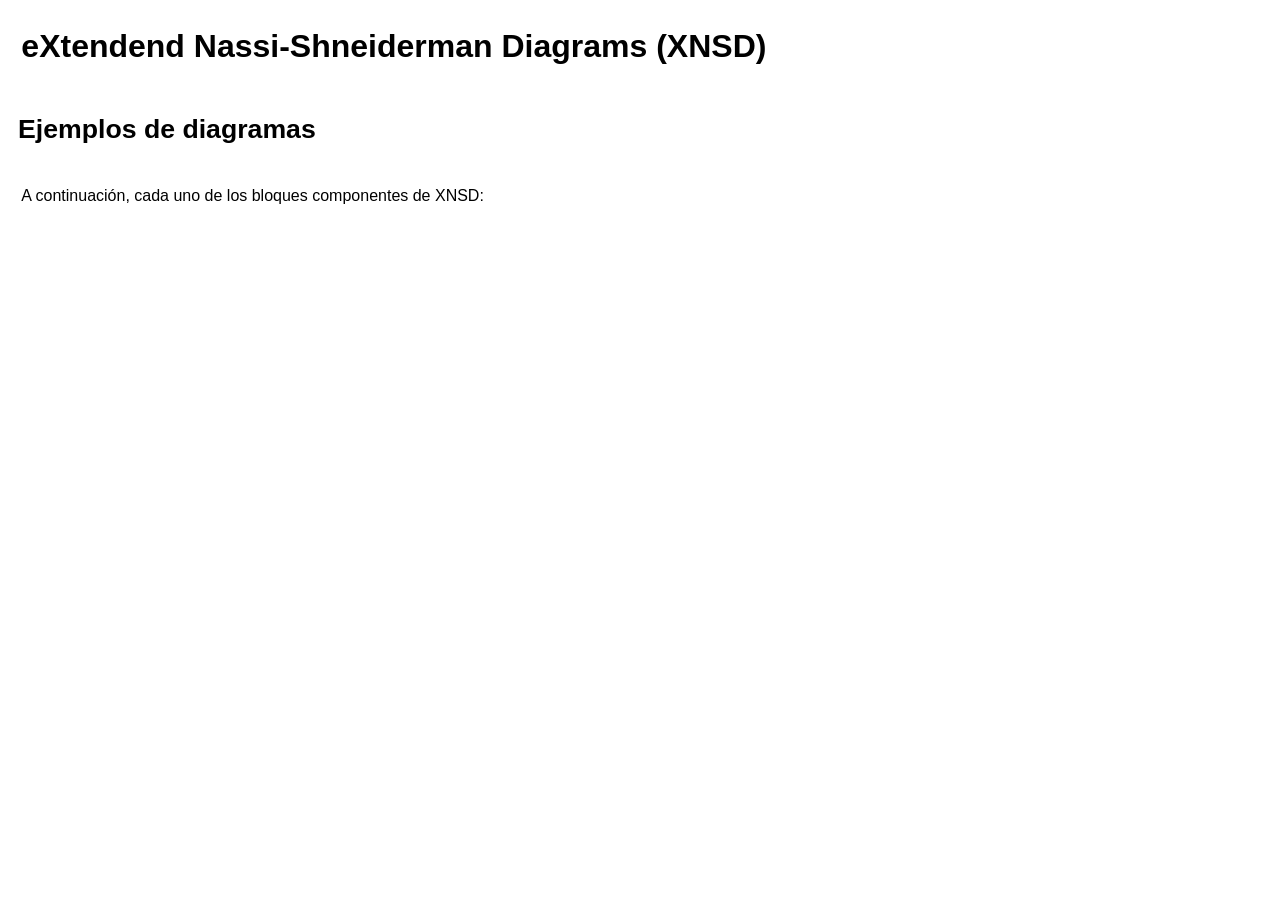
==== documentation.html @ 352cde3b "Add files via upload" ====
<html>
<head>
    <link rel="stylesheet" type="text/css" href="css/XNSDiagram.css" />
    <script type="application/javascript" src="js/html2canvas.js"></script>
    <script type="application/javascript" src="js/Enumeration.js"></script>
    <script type="application/javascript" src="js/ClassConstructor.js"></script>
    <script type="application/javascript" src="js/BaseDiagram.js"></script>
    <script type="application/javascript" src="js/DiagramObject.js"></script>
    <script type="application/javascript" src="js/XNSDiagram.js"></script>
    <style>
        body {
            font-family: helvetica, arial, sans-serif;
        }
        h1 {
            padding: 10pt;
            font-size: 24pt;
        }
        
        h2 {
            padding: 10;
        }
        
        h1.external, h2.external, h3.external, p.external {
            padding-top: 15pt;
            padding-bottom: 5pt;
        }
        
        h2.external {
            font-size: 20pt;
        }
        
        h3.external {
            font-size: 14pt;
        }
        
        p.external {
            padding: 10pt;
            font-size: 12pt;
        }
        
        #diagramContainer {
            display: block;
            padding: 10pt;
            max-width: 640px;
        }

        hr.external {
            height: 1pt;
            background-color: #CCC;
            margin-top: 20pt;
            margin-bottom: 10pt;
            border: none;
        }
        
        pre.external {
            border: solid 1px #CCC;
            padding: 10pt;
            box-sizing: border-box;
            background-color: #FFA;
        }
        
        .diabox, image.output {
            border: solid 1px #F00;
        }
    </style>
    <script>
        window.onload = function () {

            var mainbox = document.getElementById("diagramContainer");
            var xnsd = new XNSDiagram();
            var declaration;

            function insertHeader(elem, description) {
                var title = document.createElement("h2");
                title.className = "external";
                title.innerHTML = description + "<br/>&nbsp";
                elem.appendChild(title);
            }
            
            function insertStructureExample(elem, declaration) {
                var title = document.createElement("h3");
                title.className = "external";
                title.innerHTML = "Estructura de definición (JSON)";
                elem.appendChild(title);
                var block = document.createElement("pre");
                block.className = "external";
                block.innerHTML = JSON.stringify(declaration, null, 4);
                elem.appendChild(block);
                var hr = document.createElement("hr");
                hr.className = "external";
                elem.appendChild(hr);
            }

            function insertExample(title, obj) {
                insertHeader( mainbox, title);
                var diabox = document.createElement("div");
                diabox.className = "diabox";
                mainbox.appendChild(diabox);
                var diagram = xnsd.render(diabox, (obj.statements) ? obj : { "statements": [ obj ] });
                diagram.createImage(function(img) {
                    img.className = "output";
                    mainbox.appendChild(img);
                } );
                insertStructureExample(mainbox, obj);
            }
            // general structure, including method declaration
            insertExample(
                "Estructura general, incluyendo la declaración del método y sus variables",
                {
                "declaration": {
                    "modifiers": "[visibilidad] [static]",
                    "type": "tipoDeDato / void",
                    "class": "Class",
                    "name": "nombreMetodo",
                    "arguments": [
                        { "type": "tipo", "name": "arg1" },
                        { "type": "tipo", "name": "arg2" },
                        { "type": "...", "name": "..." },
                        { "type": "tipo", "name": "argN" },
                    ],
                    "throws": ["ExceptionName1", "..."]
                },
                "localVars": [
                    { "type": "tipo", "name": "var1" },
                    { "type": "tipo", "name": "var2" },
                    { "type": "", "name": "..." },
                    { "type": "tipo", "name": "varN" }
                ],
                "statements": [ {
                    "type": "block",
                    "data": { "content": "bloque de instrucciones" }
                }
            ]});
            
            // assignament example
            insertExample(
                "Asignación (type = 'assignment')",
                { "type": "assignment", "data": { "variable": "variable", "value": "valor o expresión" } });
            
            // output example
            insertExample(
                "Output (type = 'output')",
                { "type": "output", "data": { "message": "valor o expresión" } });
            
            // input example
            insertExample(
                "Input (type = 'input')",
				{
					"localVars": [
						{ "type": "[tipo de dato]", "name": "variable" }
					],
					"statements": [
						{ "type": "input", "data": { "variable": "variable" } }
					]
				});
            
            // call example
            insertExample(
                "Llamada a método o subrutina (type = 'call')",
                { "type": "call", "data": { "statement": "[objeto.]metodo([argumentos...])" } });
            
            // return example
            insertExample(
                "Return (type = 'return')",
                { "type": "return", "data": { "value": "valor o expresión" } });
            
            // if example
            insertExample(
                "If (type = 'if' or 'conditional')",
                { "type": "if",
                  "data": { "condition": "variable o expresión lógica",
                            "then": [ { "type": "output", "data": { "message": "\"es verdad\"" } } ],
                            "else": [ { "type": "output", "data": { "message": "\"es falso\"" } } ]

                          }    
                });
            
            // switch example
            insertExample(
                "Switch (type = 'switch'), cada opcion puede ser 'value' o 'case', es indistinto",
                {
                        "type": "switch",
                        "data": {
                            "expression": "variable o expresión enumerable",
                            "options": [
                                {
                                    "case": "A",
                                    "statements": [
                                        {
                                            "type": "output",
                                            "data": {
                                                "message": '"lo que hago si vale A"'
                                            }
                                        },
                                        {
                                            "type": "break"
                                        }
                                    ]
                                },
                                {
                                    "case": "B",
                                    "statements": [
                                        {
                                            "type": "output",
                                            "data": {
                                                "message": '"lo que hago si vale B"'
                                            }
                                        },
                                        {
                                            "type": "break"
                                        }
                                    ]
                                },
                                {
                                    "case": "default",
                                    "statements": [
                                        {
                                            "type": "output",
                                            "data": {
                                                "message": '"lo que hago si vale por default"'
                                            }
                                        }
                                    ]
                                }
                            ]
                        }
            });
            
            // while loop example
            insertExample(
                "While (type = 'while') (con inicialización previa)",
                { "statements": [
                    {
                        "type": "assignment",
                        "data": {
                            "variable": "variableDeControl",
                            "value": "valor inicial"
                        }
                    },
                    {
                        "type": "while",
                        "data": {
                            "condition": "condición de permanencia",
                            "statements": [
                                {
                                    "type": "call",
                                    "data": {
                                        "statement": "proceso(...)"
                                    }
                                },
                                {
                                    "type": "assignment",
                                    "data": {
                                        "variable": "variableDeControl",
                                        "value": "valor de actualización"
                                    }
                                }
                            ]
                        }
                    }
                ] });
            
            // while loop example
            insertExample(
                "Do-while (type = 'dowhile') (con inicialización previa)",
                {
                "statements": [
                    {
                        "type": "dowhile",
                        "data": {
                            "condition": "condición de permanencia",
                            "statements": [
                                {
                                    "type": "assignment",
                                    "data": {
                                        "variable": "variableDeControl",
                                        "value": "actualizacion"
                                    }
                                },
                                {
                                    "type": "call",
                                    "data": {
                                        "statement": "proceso(...)"
                                    }
                                }
                            ]
                        }
                    }
                ]
            });
            
            // for example
            insertExample(
                "For (type = 'for')",
                {
                "type": "for",
                "data": {
                    "control": {
                        "variable": "variable",
                        "start": "valorInicio",
                        "stop": "valorFinal",
                        "step": "paso"
                    },
                    "statements": [
                        {
                            "type": "output",
                            "data": {
                                "message": '"variable vale " + variable'
                            }
                        }
                    ]
                }
            });
            
            // for-each example
            insertExample(
                "For-each (type = 'foreach')",
                {
                "type": "foreach",
                "data": {
                    "control": {
                        "class": "Clase",
                        "variable": "objeto",
                        "collection": "coleccion"
                    },
                    "statements": [
                        {
                            "type": "output",
                            "data": {
                                "message": "objeto"
                            }
                        }
                    ]
                }
            });
            
            // Try-catch-finally and throw example
            insertExample(
                "Try-catch-finally +  throw (types = 'try', 'catch', 'finally, 'throw')",
                {
                "statements": [
                    {
                        "type": "try",
                        "data": {
                            "statements": [
                                {
                                    "type": "input",
                                    "data": {
                                        "variable": "numero"
                                    }
                                }
                            ]
                        }
                    },
                    {
                        "type": "catch",
                        "data": {
                            "exception": "SomeException",
                            "variable": "se",
                            "statements": [
                                {
                                    "type": "output",
                                    "data": {
                                        "message": "'Hubo una excepcion: ' + se.getMessage()"
                                    }
                                },
                                {
                                    "type": "throw",
                                    "data": {
                                        "value": "new RuntimeException(se.getMessage())"
                                    }
                                }
                            ]
                        }
                    },
                    {
                        "type": "catch",
                        "data": {
                            "exception": "SomeOtherException",
                            "variable": "soe",
                            "statements": [
                                {
                                    "type": "output",
                                    "data": {
                                        "message": "'Hubo otra excepcion: ' + soe.getMessage()"
                                    }
                                },
                                {
                                    "type": "throw",
                                    "data": {
                                        "value": "new RuntimeException(soe.getMessage())"
                                    }
                                }
                            ]
                        }
                    },
                    {
                        "type": "finally",
                        "data": {
                            "statements": [
                                {
                                    "type": "block",
                                    "data": {
                                        "content": "bloque de instrucciones, solo si es necesario"
                                    }
                                }
                            ]
                        }
                    }
                ]
            });
        }
    </script>
</head>
<body>
    <h1 class="external">eXtendend Nassi-Shneiderman Diagrams (XNSD)</h1>
    <h2 class="external">Ejemplos de diagramas</h2>
    <p class="external">A continuación, cada uno de los bloques componentes de XNSD:</p>
    <div id="diagramContainer"></div>
</body>
</html>
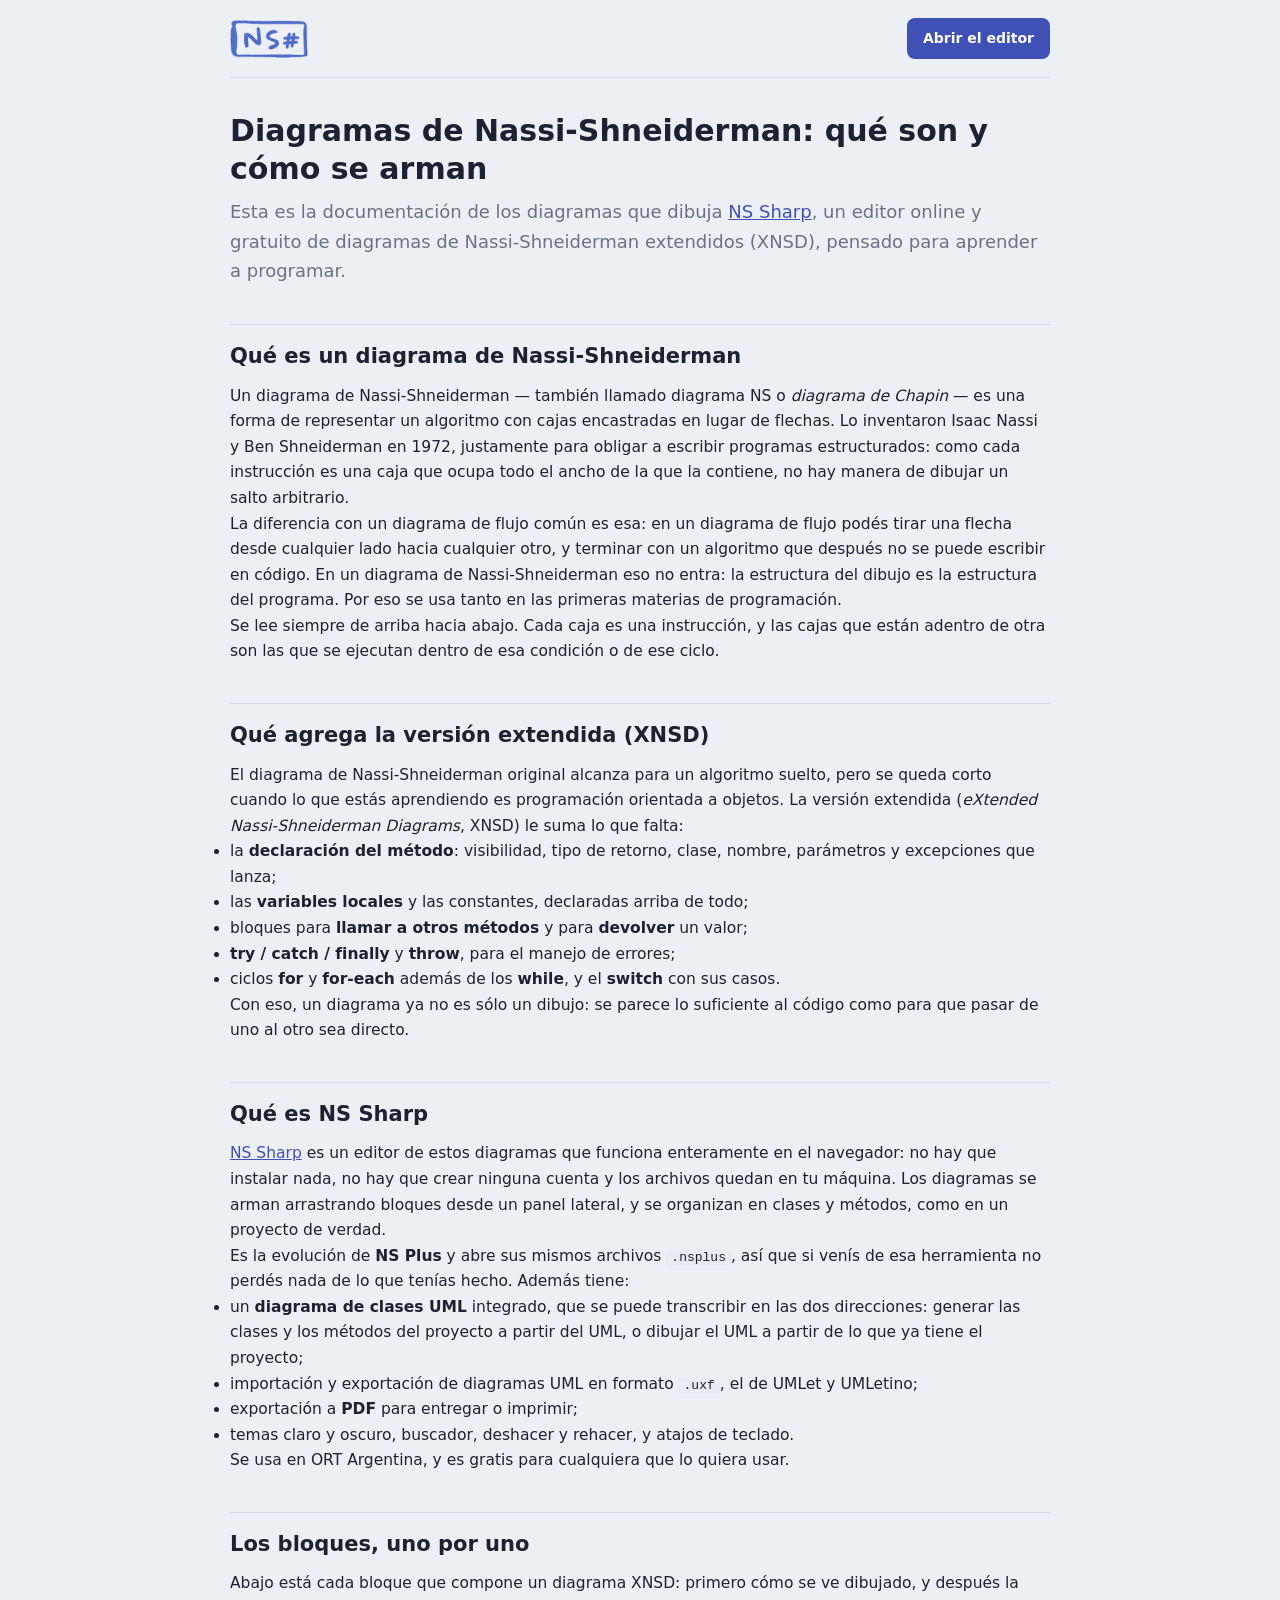
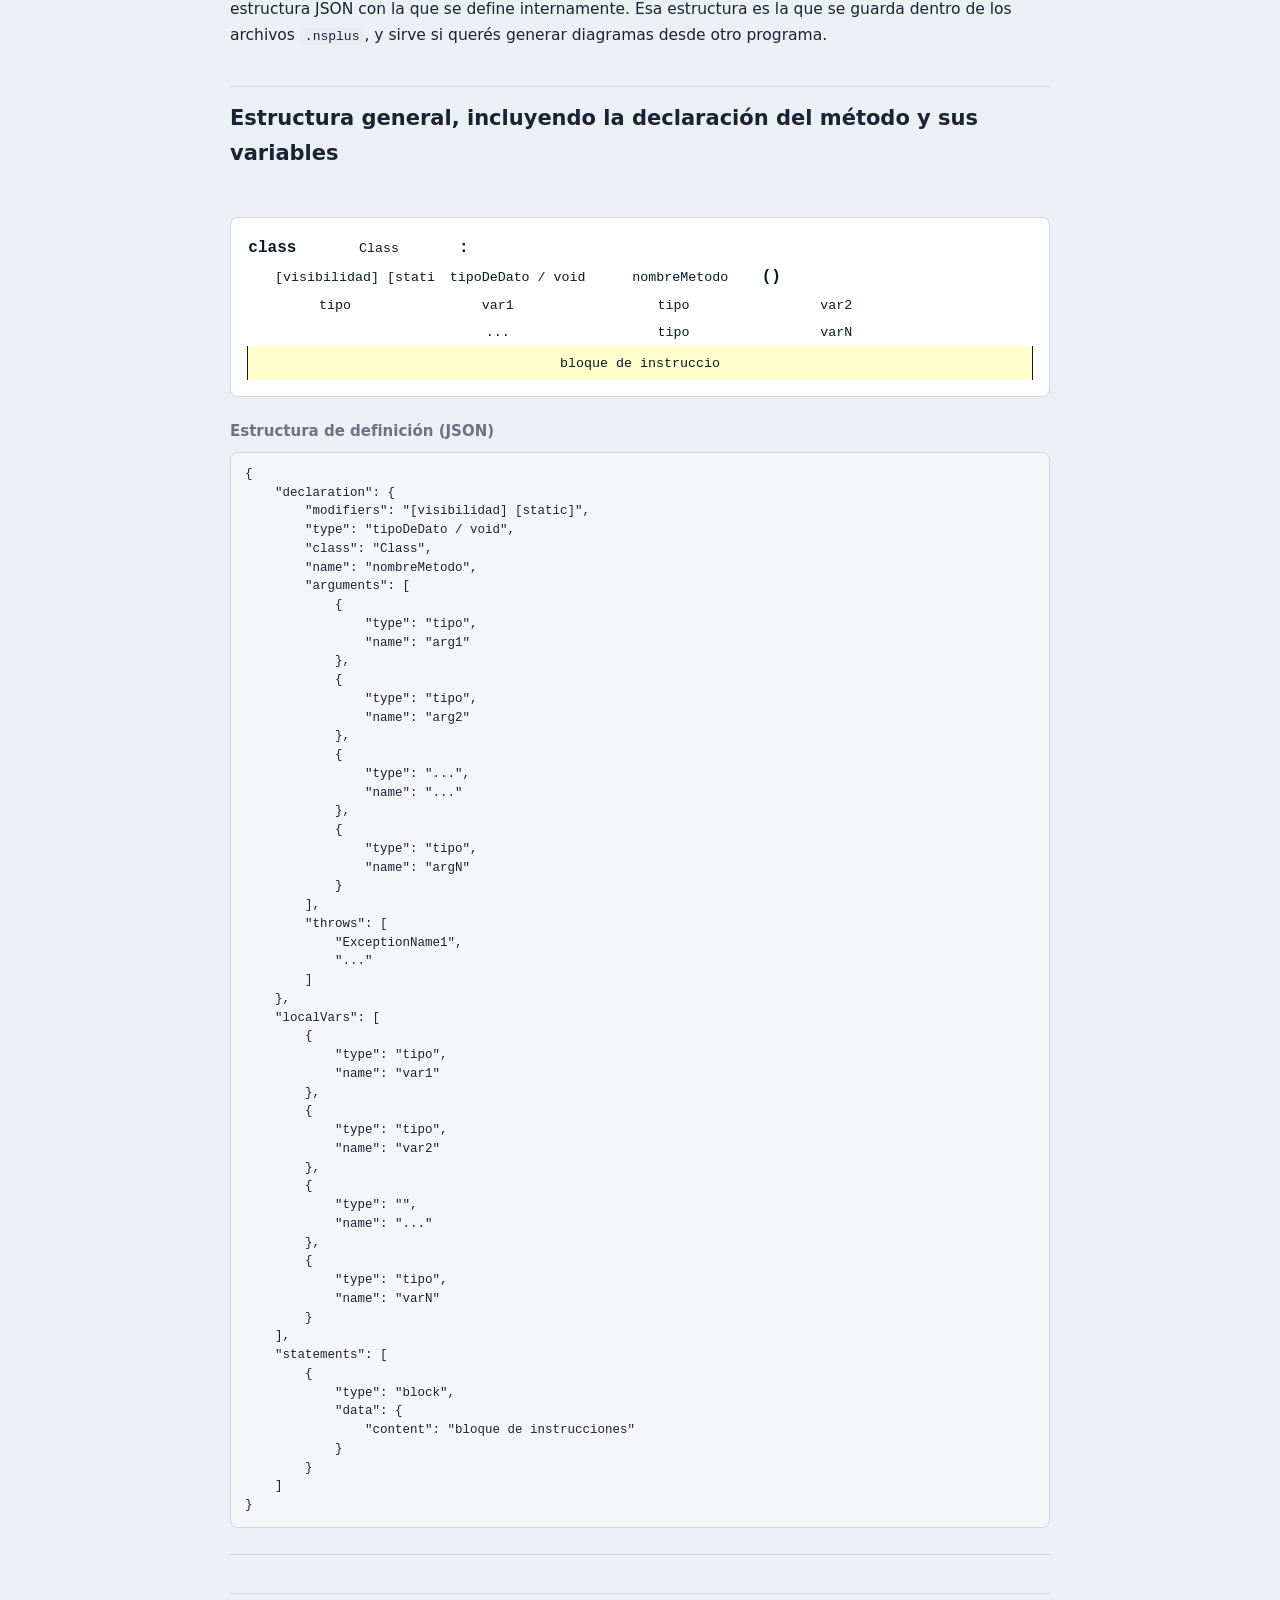
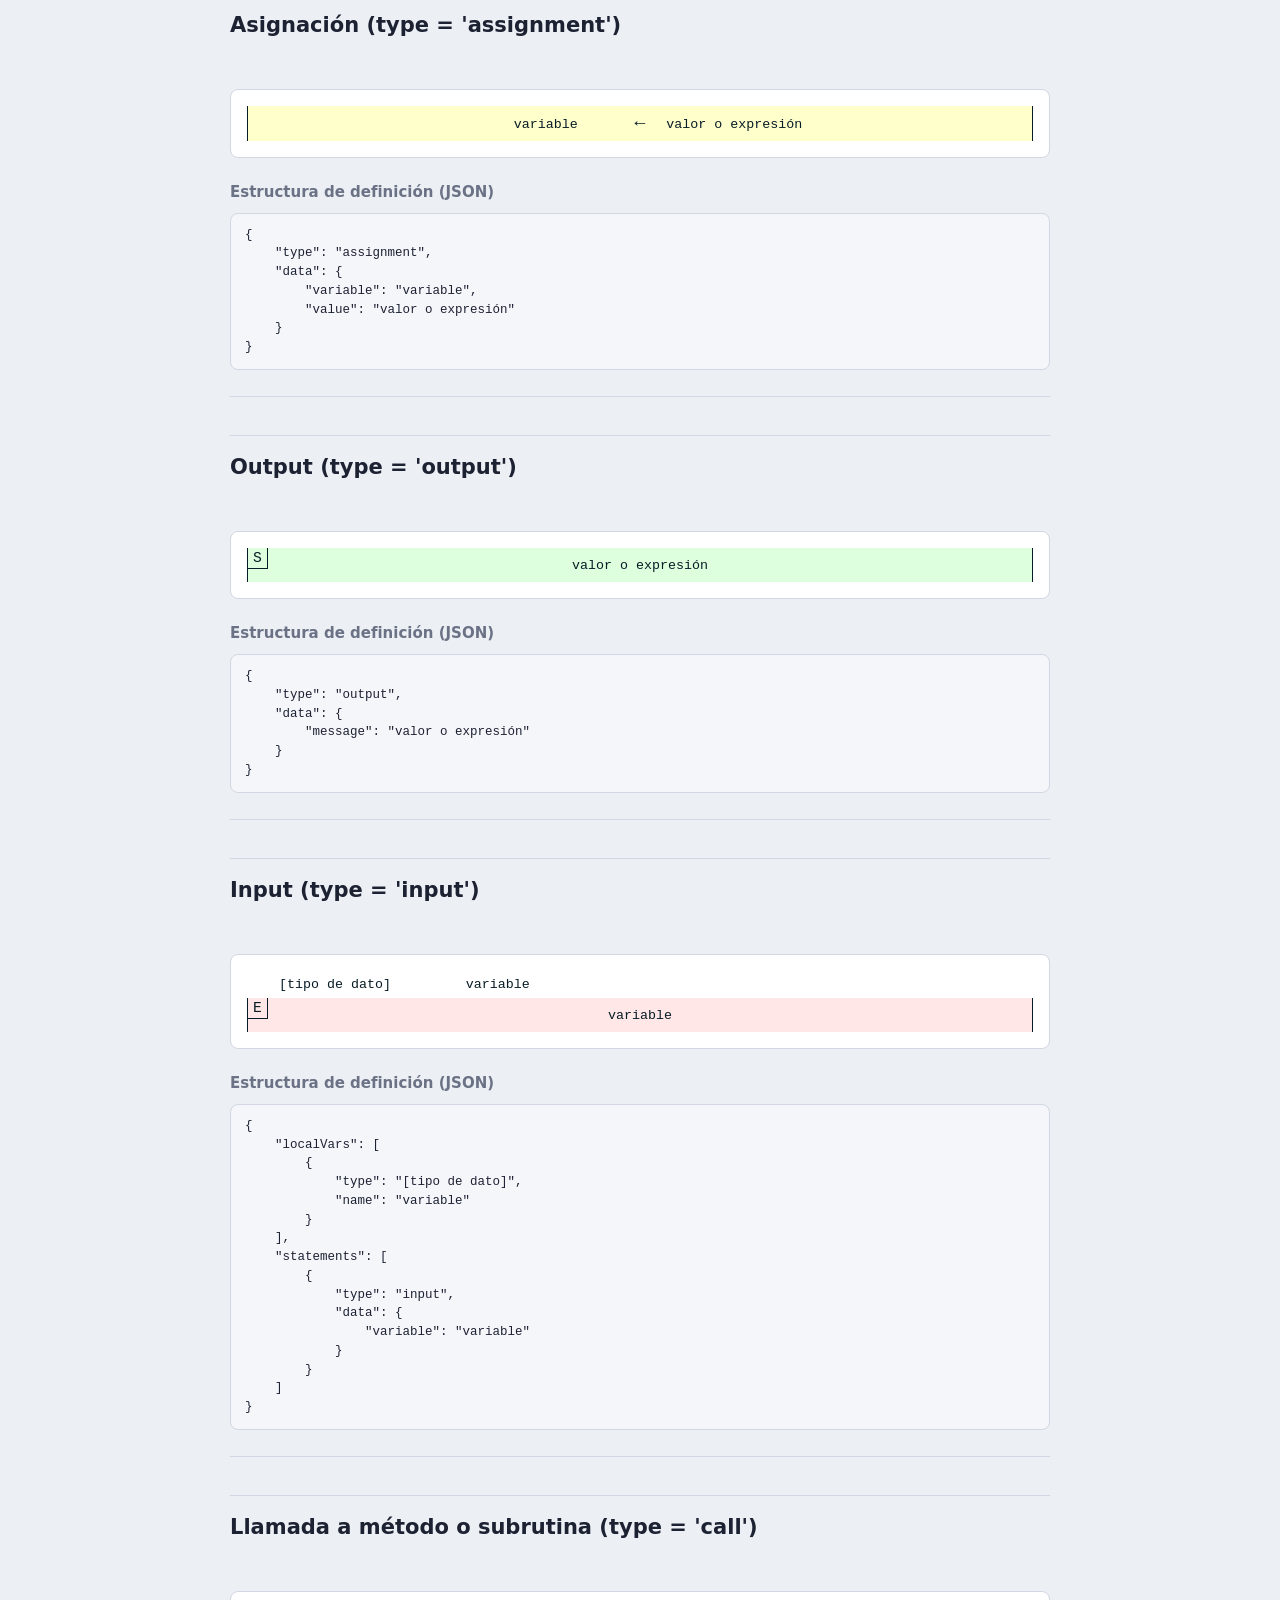
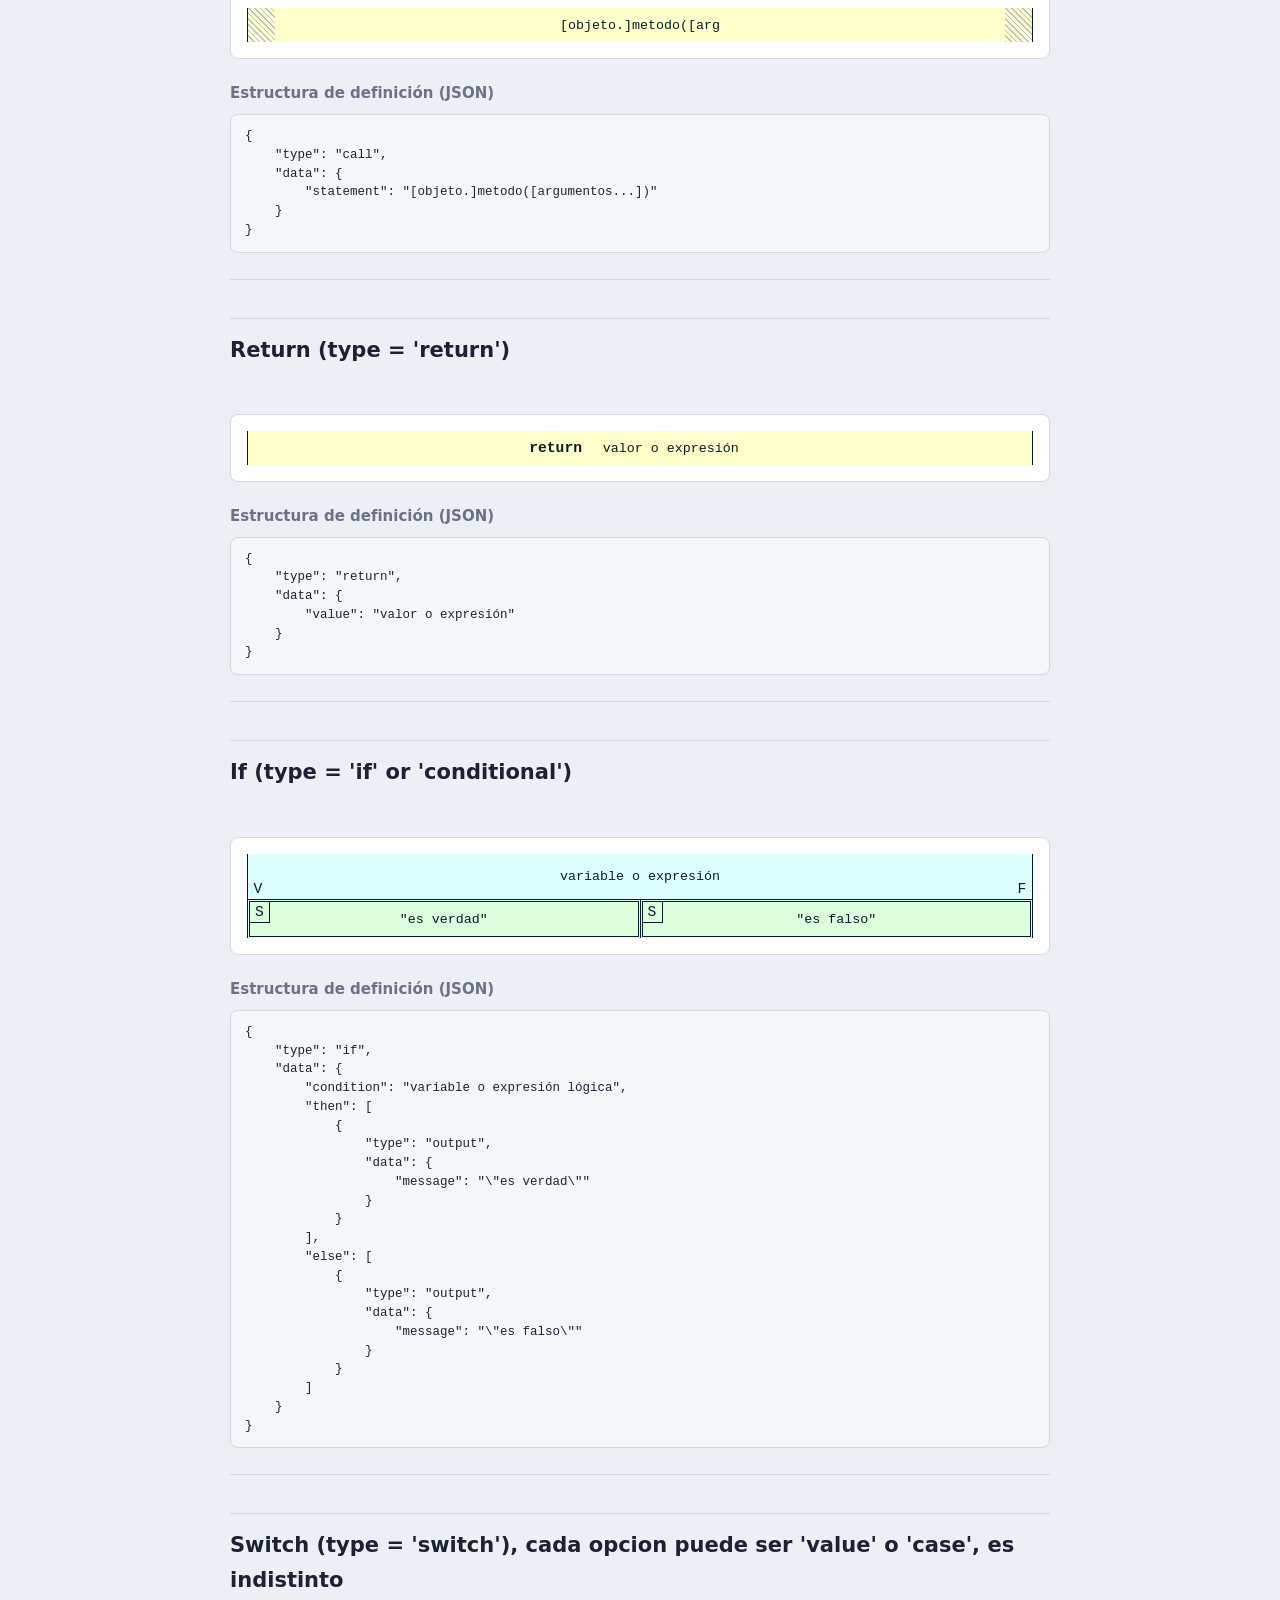
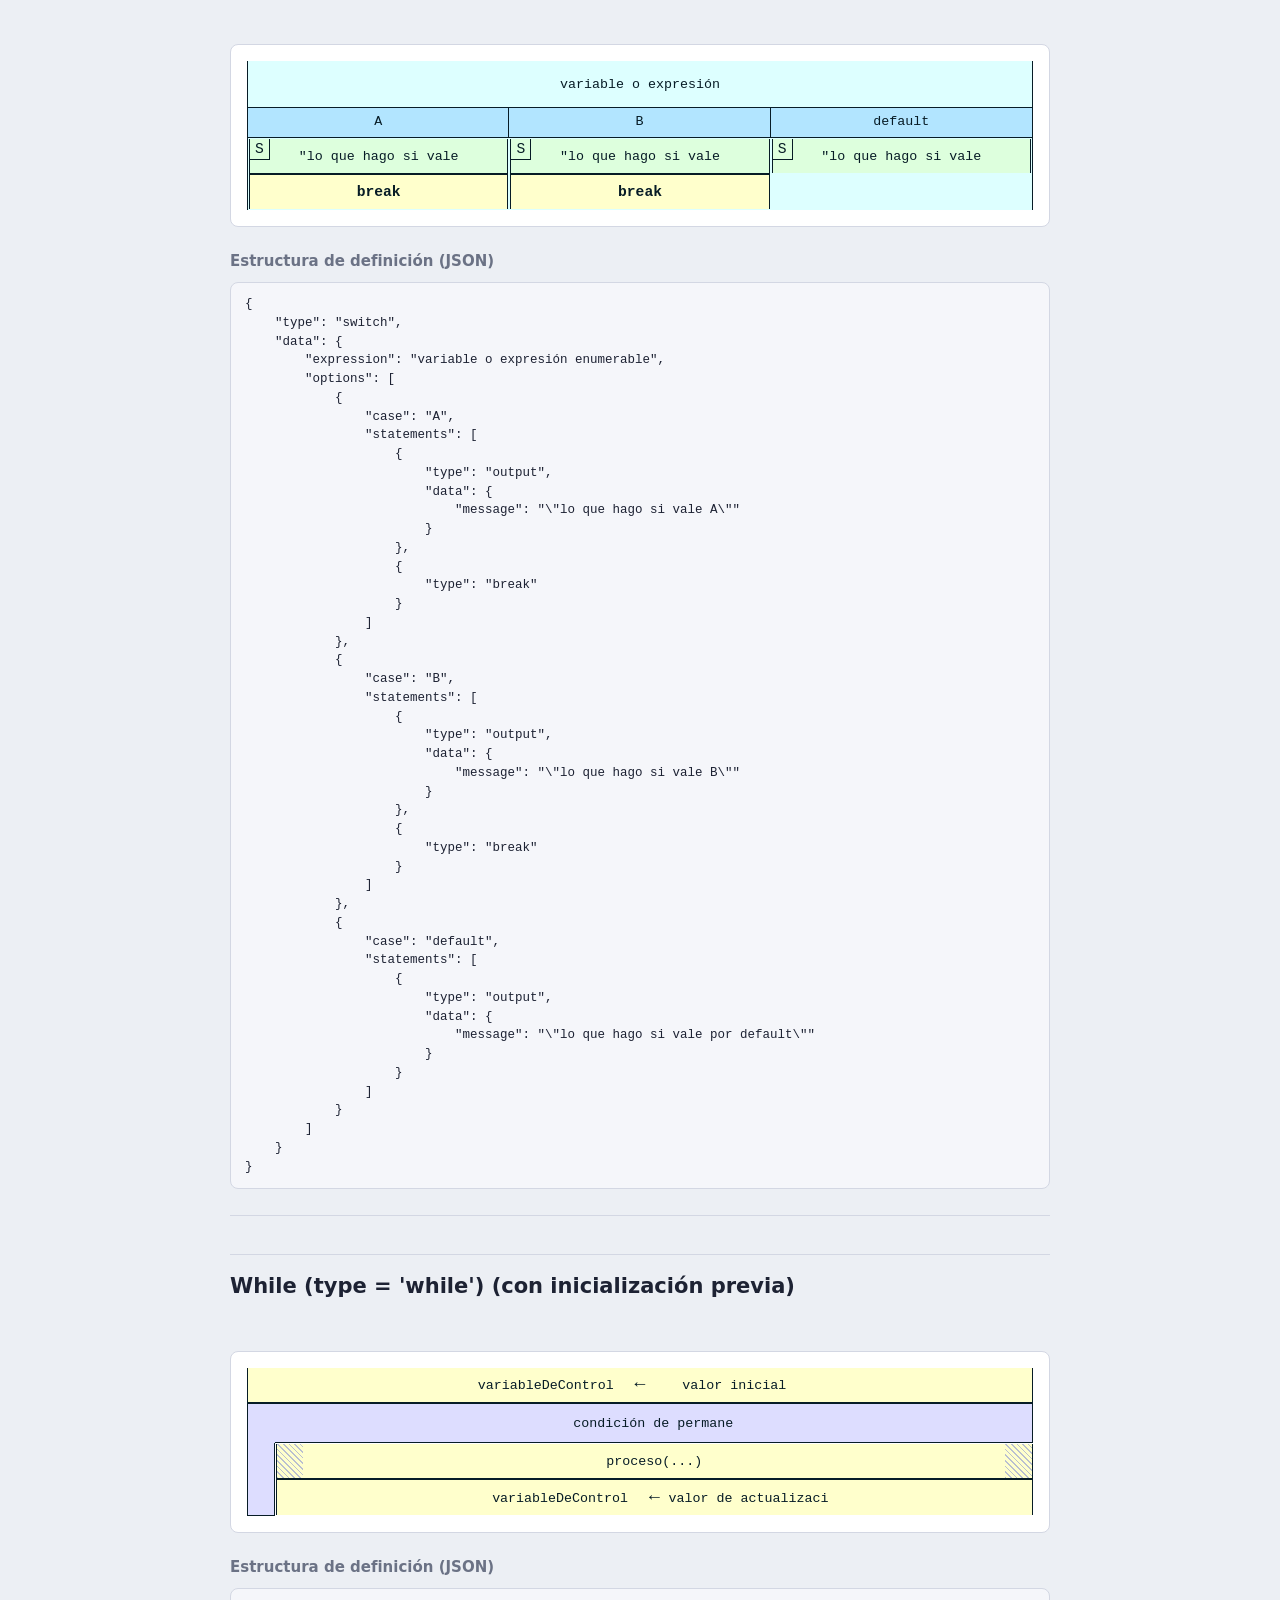
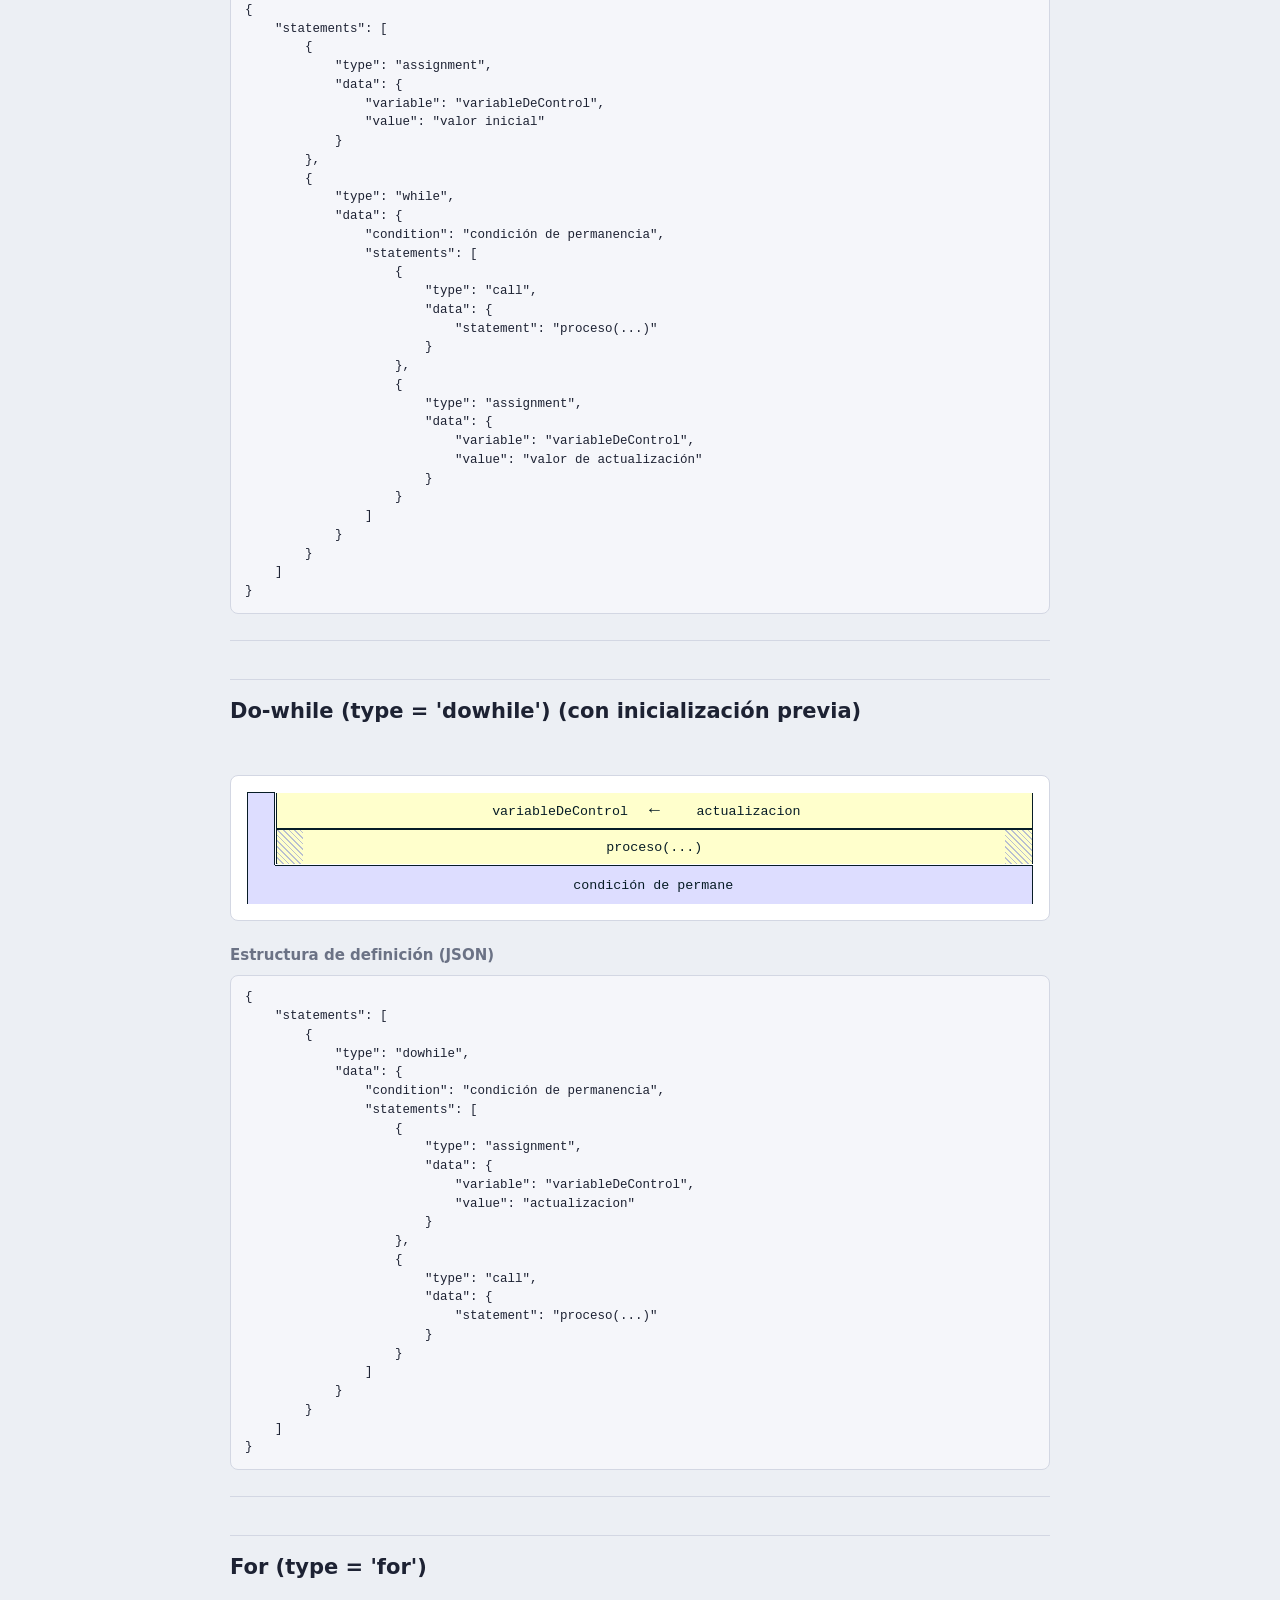
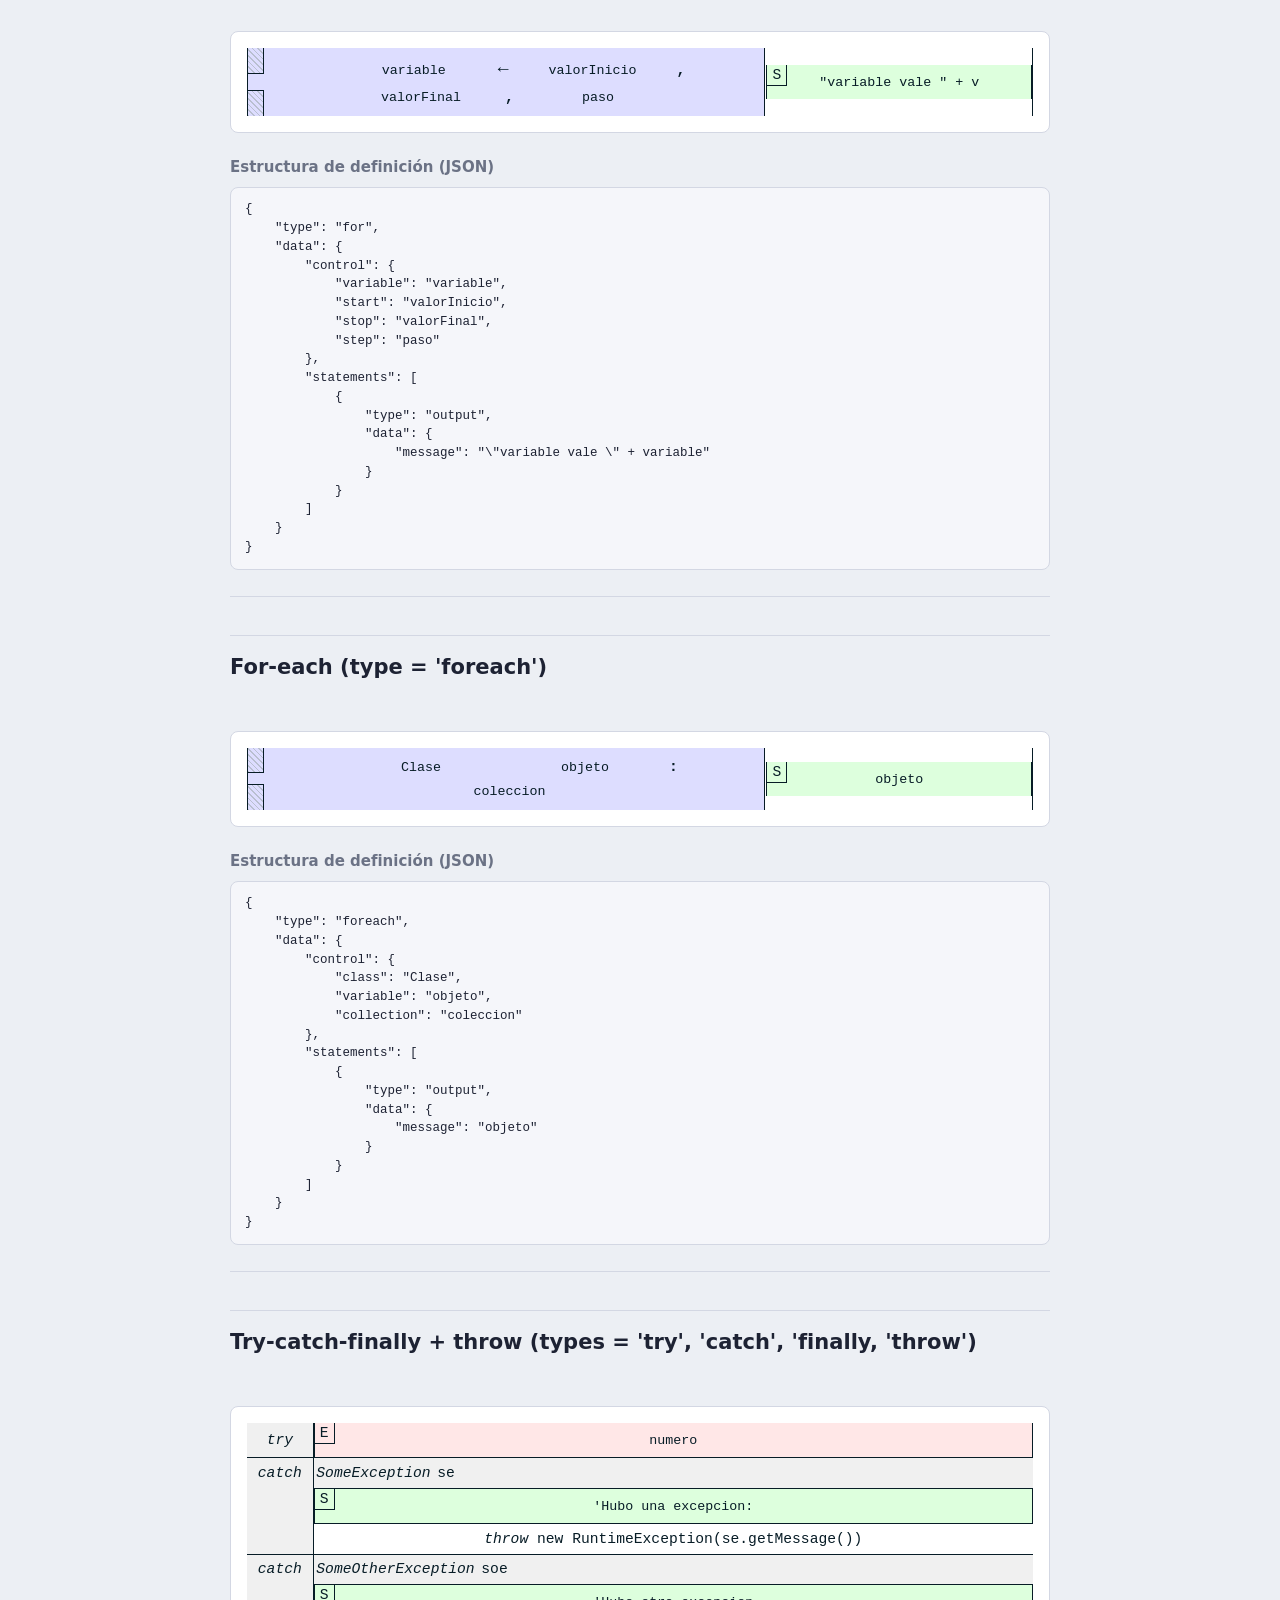
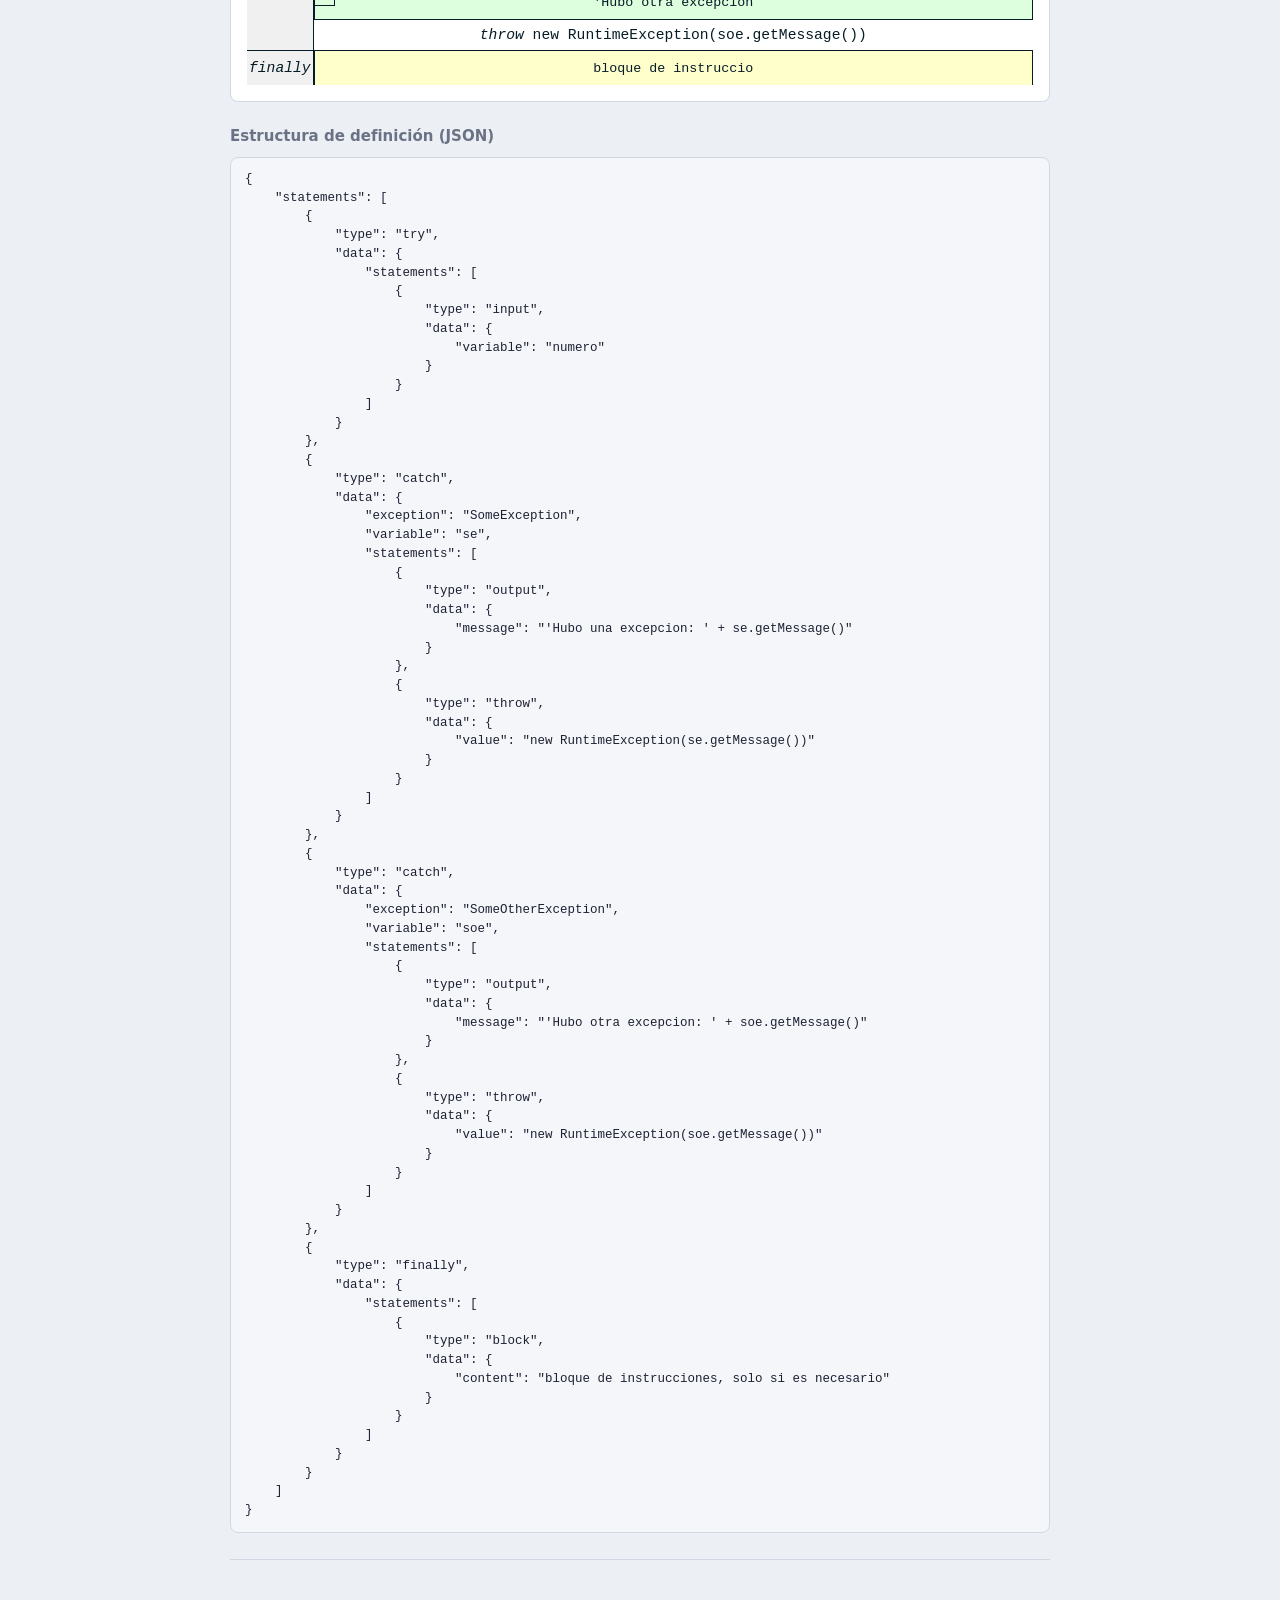
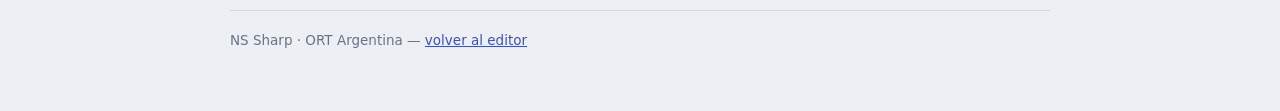
==== commit eac7644f: "Add files via upload" ====
--- a/documentation.html
+++ b/documentation.html
@@ -1,421 +1,586 @@
-<html>
-<head>
-    <link rel="stylesheet" type="text/css" href="css/XNSDiagram.css" />
-    <script type="application/javascript" src="js/html2canvas.js"></script>
-    <script type="application/javascript" src="js/Enumeration.js"></script>
-    <script type="application/javascript" src="js/ClassConstructor.js"></script>
-    <script type="application/javascript" src="js/BaseDiagram.js"></script>
-    <script type="application/javascript" src="js/DiagramObject.js"></script>
-    <script type="application/javascript" src="js/XNSDiagram.js"></script>
-    <style>
-        body {
-            font-family: helvetica, arial, sans-serif;
-        }
-        h1 {
-            padding: 10pt;
-            font-size: 24pt;
-        }
-        
-        h2 {
-            padding: 10;
-        }
-        
-        h1.external, h2.external, h3.external, p.external {
-            padding-top: 15pt;
-            padding-bottom: 5pt;
-        }
-        
-        h2.external {
-            font-size: 20pt;
-        }
-        
-        h3.external {
-            font-size: 14pt;
-        }
-        
-        p.external {
-            padding: 10pt;
-            font-size: 12pt;
-        }
-        
-        #diagramContainer {
-            display: block;
-            padding: 10pt;
-            max-width: 640px;
-        }
-
-        hr.external {
-            height: 1pt;
-            background-color: #CCC;
-            margin-top: 20pt;
-            margin-bottom: 10pt;
-            border: none;
-        }
-        
-        pre.external {
-            border: solid 1px #CCC;
-            padding: 10pt;
-            box-sizing: border-box;
-            background-color: #FFA;
-        }
-        
-        .diabox, image.output {
-            border: solid 1px #F00;
-        }
-    </style>
-    <script>
-        window.onload = function () {
-
-            var mainbox = document.getElementById("diagramContainer");
-            var xnsd = new XNSDiagram();
-            var declaration;
-
-            function insertHeader(elem, description) {
-                var title = document.createElement("h2");
-                title.className = "external";
-                title.innerHTML = description + "<br/>&nbsp";
-                elem.appendChild(title);
-            }
-            
-            function insertStructureExample(elem, declaration) {
-                var title = document.createElement("h3");
-                title.className = "external";
-                title.innerHTML = "Estructura de definición (JSON)";
-                elem.appendChild(title);
-                var block = document.createElement("pre");
-                block.className = "external";
-                block.innerHTML = JSON.stringify(declaration, null, 4);
-                elem.appendChild(block);
-                var hr = document.createElement("hr");
-                hr.className = "external";
-                elem.appendChild(hr);
-            }
-
-            function insertExample(title, obj) {
-                insertHeader( mainbox, title);
-                var diabox = document.createElement("div");
-                diabox.className = "diabox";
-                mainbox.appendChild(diabox);
-                var diagram = xnsd.render(diabox, (obj.statements) ? obj : { "statements": [ obj ] });
-                diagram.createImage(function(img) {
-                    img.className = "output";
-                    mainbox.appendChild(img);
-                } );
-                insertStructureExample(mainbox, obj);
-            }
-            // general structure, including method declaration
-            insertExample(
-                "Estructura general, incluyendo la declaración del método y sus variables",
-                {
-                "declaration": {
-                    "modifiers": "[visibilidad] [static]",
-                    "type": "tipoDeDato / void",
-                    "class": "Class",
-                    "name": "nombreMetodo",
-                    "arguments": [
-                        { "type": "tipo", "name": "arg1" },
-                        { "type": "tipo", "name": "arg2" },
-                        { "type": "...", "name": "..." },
-                        { "type": "tipo", "name": "argN" },
-                    ],
-                    "throws": ["ExceptionName1", "..."]
-                },
-                "localVars": [
-                    { "type": "tipo", "name": "var1" },
-                    { "type": "tipo", "name": "var2" },
-                    { "type": "", "name": "..." },
-                    { "type": "tipo", "name": "varN" }
-                ],
-                "statements": [ {
-                    "type": "block",
-                    "data": { "content": "bloque de instrucciones" }
-                }
-            ]});
-            
-            // assignament example
-            insertExample(
-                "Asignación (type = 'assignment')",
-                { "type": "assignment", "data": { "variable": "variable", "value": "valor o expresión" } });
-            
-            // output example
-            insertExample(
-                "Output (type = 'output')",
-                { "type": "output", "data": { "message": "valor o expresión" } });
-            
-            // input example
-            insertExample(
-                "Input (type = 'input')",
-				{
-					"localVars": [
-						{ "type": "[tipo de dato]", "name": "variable" }
-					],
-					"statements": [
-						{ "type": "input", "data": { "variable": "variable" } }
-					]
-				});
-            
-            // call example
-            insertExample(
-                "Llamada a método o subrutina (type = 'call')",
-                { "type": "call", "data": { "statement": "[objeto.]metodo([argumentos...])" } });
-            
-            // return example
-            insertExample(
-                "Return (type = 'return')",
-                { "type": "return", "data": { "value": "valor o expresión" } });
-            
-            // if example
-            insertExample(
-                "If (type = 'if' or 'conditional')",
-                { "type": "if",
-                  "data": { "condition": "variable o expresión lógica",
-                            "then": [ { "type": "output", "data": { "message": "\"es verdad\"" } } ],
-                            "else": [ { "type": "output", "data": { "message": "\"es falso\"" } } ]
-
-                          }    
-                });
-            
-            // switch example
-            insertExample(
-                "Switch (type = 'switch'), cada opcion puede ser 'value' o 'case', es indistinto",
-                {
-                        "type": "switch",
-                        "data": {
-                            "expression": "variable o expresión enumerable",
-                            "options": [
-                                {
-                                    "case": "A",
-                                    "statements": [
-                                        {
-                                            "type": "output",
-                                            "data": {
-                                                "message": '"lo que hago si vale A"'
-                                            }
-                                        },
-                                        {
-                                            "type": "break"
-                                        }
-                                    ]
-                                },
-                                {
-                                    "case": "B",
-                                    "statements": [
-                                        {
-                                            "type": "output",
-                                            "data": {
-                                                "message": '"lo que hago si vale B"'
-                                            }
-                                        },
-                                        {
-                                            "type": "break"
-                                        }
-                                    ]
-                                },
-                                {
-                                    "case": "default",
-                                    "statements": [
-                                        {
-                                            "type": "output",
-                                            "data": {
-                                                "message": '"lo que hago si vale por default"'
-                                            }
-                                        }
-                                    ]
-                                }
-                            ]
-                        }
-            });
-            
-            // while loop example
-            insertExample(
-                "While (type = 'while') (con inicialización previa)",
-                { "statements": [
-                    {
-                        "type": "assignment",
-                        "data": {
-                            "variable": "variableDeControl",
-                            "value": "valor inicial"
-                        }
-                    },
-                    {
-                        "type": "while",
-                        "data": {
-                            "condition": "condición de permanencia",
-                            "statements": [
-                                {
-                                    "type": "call",
-                                    "data": {
-                                        "statement": "proceso(...)"
-                                    }
-                                },
-                                {
-                                    "type": "assignment",
-                                    "data": {
-                                        "variable": "variableDeControl",
-                                        "value": "valor de actualización"
-                                    }
-                                }
-                            ]
-                        }
-                    }
-                ] });
-            
-            // while loop example
-            insertExample(
-                "Do-while (type = 'dowhile') (con inicialización previa)",
-                {
-                "statements": [
-                    {
-                        "type": "dowhile",
-                        "data": {
-                            "condition": "condición de permanencia",
-                            "statements": [
-                                {
-                                    "type": "assignment",
-                                    "data": {
-                                        "variable": "variableDeControl",
-                                        "value": "actualizacion"
-                                    }
-                                },
-                                {
-                                    "type": "call",
-                                    "data": {
-                                        "statement": "proceso(...)"
-                                    }
-                                }
-                            ]
-                        }
-                    }
-                ]
-            });
-            
-            // for example
-            insertExample(
-                "For (type = 'for')",
-                {
-                "type": "for",
-                "data": {
-                    "control": {
-                        "variable": "variable",
-                        "start": "valorInicio",
-                        "stop": "valorFinal",
-                        "step": "paso"
-                    },
-                    "statements": [
-                        {
-                            "type": "output",
-                            "data": {
-                                "message": '"variable vale " + variable'
-                            }
-                        }
-                    ]
-                }
-            });
-            
-            // for-each example
-            insertExample(
-                "For-each (type = 'foreach')",
-                {
-                "type": "foreach",
-                "data": {
-                    "control": {
-                        "class": "Clase",
-                        "variable": "objeto",
-                        "collection": "coleccion"
-                    },
-                    "statements": [
-                        {
-                            "type": "output",
-                            "data": {
-                                "message": "objeto"
-                            }
-                        }
-                    ]
-                }
-            });
-            
-            // Try-catch-finally and throw example
-            insertExample(
-                "Try-catch-finally +  throw (types = 'try', 'catch', 'finally, 'throw')",
-                {
-                "statements": [
-                    {
-                        "type": "try",
-                        "data": {
-                            "statements": [
-                                {
-                                    "type": "input",
-                                    "data": {
-                                        "variable": "numero"
-                                    }
-                                }
-                            ]
-                        }
-                    },
-                    {
-                        "type": "catch",
-                        "data": {
-                            "exception": "SomeException",
-                            "variable": "se",
-                            "statements": [
-                                {
-                                    "type": "output",
-                                    "data": {
-                                        "message": "'Hubo una excepcion: ' + se.getMessage()"
-                                    }
-                                },
-                                {
-                                    "type": "throw",
-                                    "data": {
-                                        "value": "new RuntimeException(se.getMessage())"
-                                    }
-                                }
-                            ]
-                        }
-                    },
-                    {
-                        "type": "catch",
-                        "data": {
-                            "exception": "SomeOtherException",
-                            "variable": "soe",
-                            "statements": [
-                                {
-                                    "type": "output",
-                                    "data": {
-                                        "message": "'Hubo otra excepcion: ' + soe.getMessage()"
-                                    }
-                                },
-                                {
-                                    "type": "throw",
-                                    "data": {
-                                        "value": "new RuntimeException(soe.getMessage())"
-                                    }
-                                }
-                            ]
-                        }
-                    },
-                    {
-                        "type": "finally",
-                        "data": {
-                            "statements": [
-                                {
-                                    "type": "block",
-                                    "data": {
-                                        "content": "bloque de instrucciones, solo si es necesario"
-                                    }
-                                }
-                            ]
-                        }
-                    }
-                ]
-            });
-        }
-    </script>
-</head>
-<body>
-    <h1 class="external">eXtendend Nassi-Shneiderman Diagrams (XNSD)</h1>
-    <h2 class="external">Ejemplos de diagramas</h2>
-    <p class="external">A continuación, cada uno de los bloques componentes de XNSD:</p>
-    <div id="diagramContainer"></div>
-</body>
-</html>+<!DOCTYPE html>
+<html lang="es">
+
+<head>
+	<meta charset="utf-8" />
+	<meta name="viewport" content="width=device-width, initial-scale=1" />
+	<title>Diagramas de Nassi-Shneiderman: qué son y cómo se arman | NS Sharp</title>
+	<meta name="description"
+		content="Qué es un diagrama de Nassi-Shneiderman, para qué sirve y cómo se arma bloque por bloque: asignación, entrada, salida, if, switch, while, for, for-each y try-catch. Documentación de los diagramas extendidos (XNSD) de NS Sharp, el editor online gratuito." />
+	<meta name="author" content="Federico Szymsiowicz" />
+	<meta name="theme-color" content="#3f51b5" />
+	<link rel="canonical" href="https://ns-sharp.vercel.app/documentation.html" />
+
+	<meta property="og:type" content="article" />
+	<meta property="og:site_name" content="NS Sharp" />
+	<meta property="og:locale" content="es_AR" />
+	<meta property="og:url" content="https://ns-sharp.vercel.app/documentation.html" />
+	<meta property="og:title" content="Diagramas de Nassi-Shneiderman: qué son y cómo se arman" />
+	<meta property="og:description"
+		content="Guía de los diagramas de Nassi-Shneiderman extendidos (XNSD): para qué sirven y cómo funciona cada bloque, con ejemplos." />
+	<meta property="og:image" content="https://ns-sharp.vercel.app/img/nsharp-favicon.png" />
+	<meta name="twitter:card" content="summary" />
+
+	<script type="application/ld+json">
+	{
+		"@context": "https://schema.org",
+		"@type": "TechArticle",
+		"headline": "Diagramas de Nassi-Shneiderman: qué son y cómo se arman",
+		"description": "Qué es un diagrama de Nassi-Shneiderman, para qué sirve y cómo se arma cada uno de sus bloques.",
+		"inLanguage": "es",
+		"author": { "@type": "Person", "name": "Federico Szymsiowicz" },
+		"isPartOf": {
+			"@type": "WebApplication",
+			"name": "NS Sharp",
+			"url": "https://ns-sharp.vercel.app/"
+		}
+	}
+	</script>
+
+	<link rel="icon" href="img/nsharp-favicon.png" type="image/png" />
+	<link rel="shortcut icon" href="img/favicon.ico" type="image/x-icon" />
+	<link rel="stylesheet" type="text/css" href="css/NSHTheme.css" />
+	<link rel="stylesheet" type="text/css" href="css/NSPDiagram.css" />
+	<link rel="stylesheet" type="text/css" href="css/NSPColors.css" />
+	<style>
+		body {
+			margin: 0;
+			padding: 0 20px 60px;
+			background: var(--nsh-bg);
+			color: var(--nsh-text);
+			font-family: system-ui, "Segoe UI", Helvetica, Arial, sans-serif;
+			line-height: 1.65;
+		}
+
+		.doc {
+			max-width: 820px;
+			margin: 0 auto;
+		}
+
+		.doc-top {
+			display: flex;
+			align-items: center;
+			justify-content: space-between;
+			gap: 16px;
+			flex-wrap: wrap;
+			padding: 18px 0;
+			border-bottom: 1px solid var(--nsh-border);
+		}
+
+		.doc-top img {
+			height: 38px;
+			width: auto;
+		}
+
+		.doc-volver {
+			display: inline-block;
+			background: var(--nsh-accent);
+			color: var(--nsh-on-accent);
+			text-decoration: none;
+			font-weight: 600;
+			font-size: 14px;
+			padding: 9px 16px;
+			border-radius: 8px;
+		}
+
+		.doc-volver:hover {
+			background: var(--nsh-accent-strong);
+		}
+
+		h1 {
+			font-size: 30px;
+			line-height: 1.25;
+			margin: 34px 0 10px;
+		}
+
+		h2 {
+			font-size: 21px;
+			margin: 38px 0 10px;
+			padding-top: 14px;
+			border-top: 1px solid var(--nsh-border);
+		}
+
+		h3 {
+			font-size: 15px;
+			margin: 22px 0 8px;
+			color: var(--nsh-text-muted);
+		}
+
+		.doc-entrada {
+			font-size: 18px;
+			color: var(--nsh-text-muted);
+			margin-bottom: 26px;
+		}
+
+		p, li {
+			font-size: 15.5px;
+		}
+
+		a {
+			color: var(--nsh-accent);
+		}
+
+		pre {
+			background: var(--nsh-surface-2);
+			border: 1px solid var(--nsh-border);
+			border-radius: 8px;
+			padding: 12px 14px;
+			overflow-x: auto;
+			font-family: ui-monospace, Consolas, monospace;
+			font-size: 12.5px;
+			line-height: 1.5;
+			color: var(--nsh-text);
+		}
+
+		code {
+			background: var(--nsh-surface-3);
+			border-radius: 4px;
+			padding: 1px 5px;
+			font-family: ui-monospace, Consolas, monospace;
+			font-size: 13px;
+		}
+
+		hr {
+			border: 0;
+			border-top: 1px solid var(--nsh-border);
+			margin: 26px 0;
+		}
+
+		.diabox {
+			background: #fff;
+			border: 1px solid var(--nsh-border);
+			border-radius: 8px;
+			padding: 16px;
+			margin: 12px 0;
+			overflow-x: auto;
+		}
+
+		.doc-pie {
+			margin-top: 50px;
+			padding-top: 18px;
+			border-top: 1px solid var(--nsh-border);
+			font-size: 13.5px;
+			color: var(--nsh-text-muted);
+		}
+	</style>
+	<script type="application/javascript" src="js/XNS-core/Enumeration.js"></script>
+	<script type="application/javascript" src="js/XNS-core/ClassConstructor.js"></script>
+	<script type="application/javascript" src="js/XNS-core/BaseDiagram.js"></script>
+	<script type="application/javascript" src="js/XNS-core/DiagramObject.js"></script>
+	<script type="application/javascript" src="js/XNS-core/XNSDiagramMaker.js"></script>
+	<script>
+        window.onload = function () {
+
+            var mainbox = document.getElementById("diagramContainer");
+            var xnsd = new XNSDiagramMaker();
+            var declaration;
+
+            function insertHeader(elem, description) {
+                var title = document.createElement("h2");
+                title.className = "external";
+                title.innerHTML = description + "<br/>&nbsp";
+                elem.appendChild(title);
+            }
+            
+            function insertStructureExample(elem, declaration) {
+                var title = document.createElement("h3");
+                title.className = "external";
+                title.innerHTML = "Estructura de definición (JSON)";
+                elem.appendChild(title);
+                var block = document.createElement("pre");
+                block.className = "external";
+                block.innerHTML = JSON.stringify(declaration, null, 4);
+                elem.appendChild(block);
+                var hr = document.createElement("hr");
+                hr.className = "external";
+                elem.appendChild(hr);
+            }
+
+            function insertExample(title, obj) {
+                insertHeader( mainbox, title);
+                var marco = document.createElement("div");
+                marco.className = "diabox";
+                var diabox = document.createElement("div");
+                marco.appendChild(diabox);
+                mainbox.appendChild(marco);
+                xnsd.render(diabox, (obj.statements) ? obj : { "statements": [ obj ] });
+                insertStructureExample(mainbox, obj);
+            }
+            insertExample(
+                "Estructura general, incluyendo la declaración del método y sus variables",
+                {
+                "declaration": {
+                    "modifiers": "[visibilidad] [static]",
+                    "type": "tipoDeDato / void",
+                    "class": "Class",
+                    "name": "nombreMetodo",
+                    "arguments": [
+                        { "type": "tipo", "name": "arg1" },
+                        { "type": "tipo", "name": "arg2" },
+                        { "type": "...", "name": "..." },
+                        { "type": "tipo", "name": "argN" },
+                    ],
+                    "throws": ["ExceptionName1", "..."]
+                },
+                "localVars": [
+                    { "type": "tipo", "name": "var1" },
+                    { "type": "tipo", "name": "var2" },
+                    { "type": "", "name": "..." },
+                    { "type": "tipo", "name": "varN" }
+                ],
+                "statements": [ {
+                    "type": "block",
+                    "data": { "content": "bloque de instrucciones" }
+                }
+            ]});
+            
+            insertExample(
+                "Asignación (type = 'assignment')",
+                { "type": "assignment", "data": { "variable": "variable", "value": "valor o expresión" } });
+            
+            insertExample(
+                "Output (type = 'output')",
+                { "type": "output", "data": { "message": "valor o expresión" } });
+            
+            insertExample(
+                "Input (type = 'input')",
+				{
+					"localVars": [
+						{ "type": "[tipo de dato]", "name": "variable" }
+					],
+					"statements": [
+						{ "type": "input", "data": { "variable": "variable" } }
+					]
+				});
+            
+            insertExample(
+                "Llamada a método o subrutina (type = 'call')",
+                { "type": "call", "data": { "statement": "[objeto.]metodo([argumentos...])" } });
+            
+            insertExample(
+                "Return (type = 'return')",
+                { "type": "return", "data": { "value": "valor o expresión" } });
+            
+            insertExample(
+                "If (type = 'if' or 'conditional')",
+                { "type": "if",
+                  "data": { "condition": "variable o expresión lógica",
+                            "then": [ { "type": "output", "data": { "message": "\"es verdad\"" } } ],
+                            "else": [ { "type": "output", "data": { "message": "\"es falso\"" } } ]
+
+                          }    
+                });
+            
+            insertExample(
+                "Switch (type = 'switch'), cada opcion puede ser 'value' o 'case', es indistinto",
+                {
+                        "type": "switch",
+                        "data": {
+                            "expression": "variable o expresión enumerable",
+                            "options": [
+                                {
+                                    "case": "A",
+                                    "statements": [
+                                        {
+                                            "type": "output",
+                                            "data": {
+                                                "message": '"lo que hago si vale A"'
+                                            }
+                                        },
+                                        {
+                                            "type": "break"
+                                        }
+                                    ]
+                                },
+                                {
+                                    "case": "B",
+                                    "statements": [
+                                        {
+                                            "type": "output",
+                                            "data": {
+                                                "message": '"lo que hago si vale B"'
+                                            }
+                                        },
+                                        {
+                                            "type": "break"
+                                        }
+                                    ]
+                                },
+                                {
+                                    "case": "default",
+                                    "statements": [
+                                        {
+                                            "type": "output",
+                                            "data": {
+                                                "message": '"lo que hago si vale por default"'
+                                            }
+                                        }
+                                    ]
+                                }
+                            ]
+                        }
+            });
+            
+            insertExample(
+                "While (type = 'while') (con inicialización previa)",
+                { "statements": [
+                    {
+                        "type": "assignment",
+                        "data": {
+                            "variable": "variableDeControl",
+                            "value": "valor inicial"
+                        }
+                    },
+                    {
+                        "type": "while",
+                        "data": {
+                            "condition": "condición de permanencia",
+                            "statements": [
+                                {
+                                    "type": "call",
+                                    "data": {
+                                        "statement": "proceso(...)"
+                                    }
+                                },
+                                {
+                                    "type": "assignment",
+                                    "data": {
+                                        "variable": "variableDeControl",
+                                        "value": "valor de actualización"
+                                    }
+                                }
+                            ]
+                        }
+                    }
+                ] });
+            
+            insertExample(
+                "Do-while (type = 'dowhile') (con inicialización previa)",
+                {
+                "statements": [
+                    {
+                        "type": "dowhile",
+                        "data": {
+                            "condition": "condición de permanencia",
+                            "statements": [
+                                {
+                                    "type": "assignment",
+                                    "data": {
+                                        "variable": "variableDeControl",
+                                        "value": "actualizacion"
+                                    }
+                                },
+                                {
+                                    "type": "call",
+                                    "data": {
+                                        "statement": "proceso(...)"
+                                    }
+                                }
+                            ]
+                        }
+                    }
+                ]
+            });
+            
+            insertExample(
+                "For (type = 'for')",
+                {
+                "type": "for",
+                "data": {
+                    "control": {
+                        "variable": "variable",
+                        "start": "valorInicio",
+                        "stop": "valorFinal",
+                        "step": "paso"
+                    },
+                    "statements": [
+                        {
+                            "type": "output",
+                            "data": {
+                                "message": '"variable vale " + variable'
+                            }
+                        }
+                    ]
+                }
+            });
+            
+            insertExample(
+                "For-each (type = 'foreach')",
+                {
+                "type": "foreach",
+                "data": {
+                    "control": {
+                        "class": "Clase",
+                        "variable": "objeto",
+                        "collection": "coleccion"
+                    },
+                    "statements": [
+                        {
+                            "type": "output",
+                            "data": {
+                                "message": "objeto"
+                            }
+                        }
+                    ]
+                }
+            });
+            
+            insertExample(
+                "Try-catch-finally +  throw (types = 'try', 'catch', 'finally, 'throw')",
+                {
+                "statements": [
+                    {
+                        "type": "try",
+                        "data": {
+                            "statements": [
+                                {
+                                    "type": "input",
+                                    "data": {
+                                        "variable": "numero"
+                                    }
+                                }
+                            ]
+                        }
+                    },
+                    {
+                        "type": "catch",
+                        "data": {
+                            "exception": "SomeException",
+                            "variable": "se",
+                            "statements": [
+                                {
+                                    "type": "output",
+                                    "data": {
+                                        "message": "'Hubo una excepcion: ' + se.getMessage()"
+                                    }
+                                },
+                                {
+                                    "type": "throw",
+                                    "data": {
+                                        "value": "new RuntimeException(se.getMessage())"
+                                    }
+                                }
+                            ]
+                        }
+                    },
+                    {
+                        "type": "catch",
+                        "data": {
+                            "exception": "SomeOtherException",
+                            "variable": "soe",
+                            "statements": [
+                                {
+                                    "type": "output",
+                                    "data": {
+                                        "message": "'Hubo otra excepcion: ' + soe.getMessage()"
+                                    }
+                                },
+                                {
+                                    "type": "throw",
+                                    "data": {
+                                        "value": "new RuntimeException(soe.getMessage())"
+                                    }
+                                }
+                            ]
+                        }
+                    },
+                    {
+                        "type": "finally",
+                        "data": {
+                            "statements": [
+                                {
+                                    "type": "block",
+                                    "data": {
+                                        "content": "bloque de instrucciones, solo si es necesario"
+                                    }
+                                }
+                            ]
+                        }
+                    }
+                ]
+            });
+        }
+    </script>
+</head>
+
+<body>
+	<div class="doc">
+		<div class="doc-top">
+			<img src="img/nsharp-logo-indigo.png" alt="NS Sharp" />
+			<a class="doc-volver" href="/">Abrir el editor</a>
+		</div>
+
+		<h1>Diagramas de Nassi-Shneiderman: qué son y cómo se arman</h1>
+		<p class="doc-entrada">Esta es la documentación de los diagramas que dibuja
+			<a href="/">NS Sharp</a>, un editor online y gratuito de diagramas de
+			Nassi-Shneiderman extendidos (XNSD), pensado para aprender a programar.</p>
+
+		<h2>Qué es un diagrama de Nassi-Shneiderman</h2>
+		<p>Un diagrama de Nassi-Shneiderman — también llamado diagrama NS o
+			<i>diagrama de Chapin</i> — es una forma de representar un algoritmo con
+			cajas encastradas en lugar de flechas. Lo inventaron Isaac Nassi y Ben
+			Shneiderman en 1972, justamente para obligar a escribir programas
+			estructurados: como cada instrucción es una caja que ocupa todo el ancho de
+			la que la contiene, no hay manera de dibujar un salto arbitrario.</p>
+		<p>La diferencia con un diagrama de flujo común es esa: en un diagrama de
+			flujo podés tirar una flecha desde cualquier lado hacia cualquier otro, y
+			terminar con un algoritmo que después no se puede escribir en código. En un
+			diagrama de Nassi-Shneiderman eso no entra: la estructura del dibujo es la
+			estructura del programa. Por eso se usa tanto en las primeras materias de
+			programación.</p>
+		<p>Se lee siempre de arriba hacia abajo. Cada caja es una instrucción, y las
+			cajas que están adentro de otra son las que se ejecutan dentro de esa
+			condición o de ese ciclo.</p>
+
+		<h2>Qué agrega la versión extendida (XNSD)</h2>
+		<p>El diagrama de Nassi-Shneiderman original alcanza para un algoritmo suelto,
+			pero se queda corto cuando lo que estás aprendiendo es programación orientada
+			a objetos. La versión extendida (<i>eXtended Nassi-Shneiderman Diagrams</i>,
+			XNSD) le suma lo que falta:</p>
+		<ul>
+			<li>la <b>declaración del método</b>: visibilidad, tipo de retorno, clase,
+				nombre, parámetros y excepciones que lanza;</li>
+			<li>las <b>variables locales</b> y las constantes, declaradas arriba de todo;</li>
+			<li>bloques para <b>llamar a otros métodos</b> y para <b>devolver</b> un valor;</li>
+			<li><b>try / catch / finally</b> y <b>throw</b>, para el manejo de errores;</li>
+			<li>ciclos <b>for</b> y <b>for-each</b> además de los <b>while</b>, y el
+				<b>switch</b> con sus casos.</li>
+		</ul>
+		<p>Con eso, un diagrama ya no es sólo un dibujo: se parece lo suficiente al
+			código como para que pasar de uno al otro sea directo.</p>
+
+		<h2>Qué es NS Sharp</h2>
+		<p><a href="/">NS Sharp</a> es un editor de estos diagramas que funciona
+			enteramente en el navegador: no hay que instalar nada, no hay que crear
+			ninguna cuenta y los archivos quedan en tu máquina. Los diagramas se arman
+			arrastrando bloques desde un panel lateral, y se organizan en clases y
+			métodos, como en un proyecto de verdad.</p>
+		<p>Es la evolución de <b>NS Plus</b> y abre sus mismos archivos
+			<code>.nsplus</code>, así que si venís de esa herramienta no perdés nada de
+			lo que tenías hecho. Además tiene:</p>
+		<ul>
+			<li>un <b>diagrama de clases UML</b> integrado, que se puede transcribir en
+				las dos direcciones: generar las clases y los métodos del proyecto a partir
+				del UML, o dibujar el UML a partir de lo que ya tiene el proyecto;</li>
+			<li>importación y exportación de diagramas UML en formato
+				<code>.uxf</code>, el de UMLet y UMLetino;</li>
+			<li>exportación a <b>PDF</b> para entregar o imprimir;</li>
+			<li>temas claro y oscuro, buscador, deshacer y rehacer, y atajos de teclado.</li>
+		</ul>
+		<p>Se usa en ORT Argentina, y es gratis para cualquiera que lo quiera usar.</p>
+
+		<h2>Los bloques, uno por uno</h2>
+		<p>Abajo está cada bloque que compone un diagrama XNSD: primero cómo se ve
+			dibujado, y después la estructura JSON con la que se define internamente.
+			Esa estructura es la que se guarda dentro de los archivos
+			<code>.nsplus</code>, y sirve si querés generar diagramas desde otro
+			programa.</p>
+		<div id="diagramContainer"></div>
+
+		<div class="doc-pie">
+			NS Sharp · ORT Argentina — <a href="/">volver al editor</a>
+		</div>
+	</div>
+</body>
+
+</html>
--- a/css/NSHTheme.css
+++ b/css/NSHTheme.css
@@ -0,0 +1,405 @@
+:root {
+	--nsh-bar-bg: var(--nsh-accent);
+	--nsh-bar-text: var(--nsh-on-accent);
+	--nsh-bar-tint: rgba(255, 255, 255, .14);
+}
+
+:root,
+:root[data-nsh-theme="indigo"] {
+	--nsh-accent: #3f51b5;
+	--nsh-accent-strong: #303f9f;
+	--nsh-accent-soft: #e8eaf6;
+	--nsh-on-accent: #ffffff;
+
+	--nsh-bg: #eceff4;
+	--nsh-surface: #ffffff;
+	--nsh-surface-2: #f5f6fa;
+	--nsh-surface-3: #e9ebf2;
+	--nsh-border: #d3d7e3;
+	--nsh-text: #1d2233;
+	--nsh-text-muted: #6b7285;
+
+	--nsh-danger: #d2453c;
+	--nsh-ok: #2e9e6b;
+	--nsh-warn: #d98324;
+	--nsh-shadow: 0 2px 6px rgba(20, 25, 50, .10), 0 8px 24px rgba(20, 25, 50, .08);
+	--nsh-shadow-sm: 0 1px 3px rgba(20, 25, 50, .14);
+
+	--nsh-diagram-text: #071c26;
+	--nsh-line: #131a2b;
+	--nsh-fill: #ffffff;
+	--nsh-neutral-fill: #f0f0f0;
+	--nsh-hatch: #b9bfd0;
+	--nsh-input-focus: #4a4f63;
+
+	--nsh-c-loop: #ddddff;
+	--nsh-c-cond: #ddffff;
+	--nsh-c-case: #b2e5ff;
+	--nsh-c-in: #ffe7e7;
+	--nsh-c-out: #ddffdd;
+	--nsh-c-stmt: #ffffcc;
+	--nsh-c-comment: #e5e5e5;
+}
+
+:root[data-nsh-theme="dark"] {
+	--nsh-accent: #7d8cff;
+	--nsh-accent-strong: #98a4ff;
+	--nsh-accent-soft: #262b45;
+	--nsh-on-accent: #10142a;
+
+	--nsh-bg: #171a21;
+	--nsh-surface: #21252e;
+	--nsh-surface-2: #272c37;
+	--nsh-surface-3: #31374a;
+	--nsh-border: #3a4152;
+	--nsh-text: #e6e9f2;
+	--nsh-text-muted: #98a0b3;
+
+	--nsh-danger: #ff7a70;
+	--nsh-ok: #5fd3a0;
+	--nsh-warn: #f0b454;
+	--nsh-shadow: 0 2px 6px rgba(0, 0, 0, .45), 0 10px 28px rgba(0, 0, 0, .40);
+	--nsh-shadow-sm: 0 1px 3px rgba(0, 0, 0, .5);
+
+	--nsh-diagram-text: #e4e8f2;
+	--nsh-line: #8b93a8;
+	--nsh-fill: #232833;
+	--nsh-neutral-fill: #2c3240;
+	--nsh-hatch: #545c72;
+	--nsh-input-focus: #ffffff;
+
+	--nsh-c-loop: #2c3157;
+	--nsh-c-cond: #1f3b46;
+	--nsh-c-case: #2a5468;
+	--nsh-c-in: #48292d;
+	--nsh-c-out: #27452f;
+	--nsh-c-stmt: #4a4426;
+	--nsh-c-comment: #33384a;
+
+	--nsh-bar-bg: #1d212b;
+	--nsh-bar-text: #e6e9f2;
+	--nsh-bar-tint: rgba(255, 255, 255, .07);
+}
+
+:root[data-nsh-theme="midnight"] {
+	--nsh-accent: #34d3e0;
+	--nsh-accent-strong: #62e2ec;
+	--nsh-accent-soft: #0d2c31;
+	--nsh-on-accent: #04161a;
+
+	--nsh-bg: #05070d;
+	--nsh-surface: #0c1019;
+	--nsh-surface-2: #121826;
+	--nsh-surface-3: #1a2234;
+	--nsh-border: #24304a;
+	--nsh-text: #dce6f5;
+	--nsh-text-muted: #8593ad;
+
+	--nsh-danger: #ff7b86;
+	--nsh-ok: #4fe0a6;
+	--nsh-warn: #ffc266;
+	--nsh-shadow: 0 2px 6px rgba(0, 0, 0, .7), 0 12px 30px rgba(0, 0, 0, .6);
+	--nsh-shadow-sm: 0 1px 3px rgba(0, 0, 0, .7);
+
+	--nsh-diagram-text: #d9e4f3;
+	--nsh-line: #6f88ad;
+	--nsh-fill: #111826;
+	--nsh-neutral-fill: #182133;
+	--nsh-hatch: #3d5070;
+	--nsh-input-focus: #ffffff;
+
+	--nsh-c-loop: #1b2550;
+	--nsh-c-cond: #0f3540;
+	--nsh-c-case: #17495c;
+	--nsh-c-in: #431f28;
+	--nsh-c-out: #123b2b;
+	--nsh-c-stmt: #3f3a1b;
+	--nsh-c-comment: #1d2536;
+
+	--nsh-bar-bg: #090d16;
+	--nsh-bar-text: #dce6f5;
+	--nsh-bar-tint: rgba(255, 255, 255, .07);
+}
+
+:root[data-nsh-theme="forest"] {
+	--nsh-accent: #00796b;
+	--nsh-accent-strong: #00584d;
+	--nsh-accent-soft: #dcf1ed;
+	--nsh-on-accent: #ffffff;
+
+	--nsh-bg: #eef3f1;
+	--nsh-surface: #ffffff;
+	--nsh-surface-2: #f3f8f6;
+	--nsh-surface-3: #e4eeeb;
+	--nsh-border: #cbdcd7;
+	--nsh-text: #14241f;
+	--nsh-text-muted: #5f7973;
+
+	--nsh-danger: #c2453d;
+	--nsh-ok: #2e9e6b;
+	--nsh-warn: #c97c1c;
+	--nsh-shadow: 0 2px 6px rgba(10, 40, 35, .10), 0 8px 24px rgba(10, 40, 35, .08);
+	--nsh-shadow-sm: 0 1px 3px rgba(10, 40, 35, .14);
+
+	--nsh-diagram-text: #0a231e;
+	--nsh-line: #12332c;
+	--nsh-fill: #ffffff;
+	--nsh-neutral-fill: #eef4f2;
+	--nsh-hatch: #a9c6bf;
+	--nsh-input-focus: #33574f;
+
+	--nsh-c-loop: #dcf0ea;
+	--nsh-c-cond: #ddf3ff;
+	--nsh-c-case: #b4e2f2;
+	--nsh-c-in: #ffe9e2;
+	--nsh-c-out: #e0f6dc;
+	--nsh-c-stmt: #fdf6d2;
+	--nsh-c-comment: #e8eded;
+}
+
+:root[data-nsh-theme="amber"] {
+	--nsh-accent: #b4581a;
+	--nsh-accent-strong: #8d4212;
+	--nsh-accent-soft: #fdeade;
+	--nsh-on-accent: #ffffff;
+
+	--nsh-bg: #f6f1ea;
+	--nsh-surface: #fffdfa;
+	--nsh-surface-2: #f8f2ea;
+	--nsh-surface-3: #eee4d7;
+	--nsh-border: #e0d2c0;
+	--nsh-text: #29211a;
+	--nsh-text-muted: #7c6a58;
+
+	--nsh-danger: #c2413b;
+	--nsh-ok: #2f9060;
+	--nsh-warn: #c4820f;
+	--nsh-shadow: 0 2px 6px rgba(60, 40, 20, .10), 0 8px 24px rgba(60, 40, 20, .08);
+	--nsh-shadow-sm: 0 1px 3px rgba(60, 40, 20, .16);
+
+	--nsh-diagram-text: #241c14;
+	--nsh-line: #2e2318;
+	--nsh-fill: #fffdfa;
+	--nsh-neutral-fill: #f3ece2;
+	--nsh-hatch: #c9b69e;
+	--nsh-input-focus: #5a4737;
+
+	--nsh-c-loop: #e9e4ff;
+	--nsh-c-cond: #dff2fb;
+	--nsh-c-case: #bce3f2;
+	--nsh-c-in: #ffe5e0;
+	--nsh-c-out: #e2f5dd;
+	--nsh-c-stmt: #fdf1cc;
+	--nsh-c-comment: #eae5dd;
+}
+
+:root[data-nsh-theme="rose"] {
+	--nsh-accent: #ad1457;
+	--nsh-accent-strong: #880e45;
+	--nsh-accent-soft: #fce4ef;
+	--nsh-on-accent: #ffffff;
+
+	--nsh-bg: #f4eef1;
+	--nsh-surface: #ffffff;
+	--nsh-surface-2: #fbf4f7;
+	--nsh-surface-3: #f0e2e9;
+	--nsh-border: #e2ccd7;
+	--nsh-text: #24151c;
+	--nsh-text-muted: #7d6570;
+
+	--nsh-danger: #c2413b;
+	--nsh-ok: #2f9060;
+	--nsh-warn: #c4820f;
+	--nsh-shadow: 0 2px 6px rgba(60, 20, 40, .10), 0 8px 24px rgba(60, 20, 40, .08);
+	--nsh-shadow-sm: 0 1px 3px rgba(60, 20, 40, .16);
+
+	--nsh-diagram-text: #1f141a;
+	--nsh-line: #2a1a22;
+	--nsh-fill: #ffffff;
+	--nsh-neutral-fill: #f6eef2;
+	--nsh-hatch: #cdaebd;
+	--nsh-input-focus: #5a3f4b;
+
+	--nsh-c-loop: #ecdcff;
+	--nsh-c-cond: #ddf3ff;
+	--nsh-c-case: #b6e2f4;
+	--nsh-c-in: #ffe2ea;
+	--nsh-c-out: #ddf5e2;
+	--nsh-c-stmt: #fdf3cf;
+	--nsh-c-comment: #ece4e8;
+}
+
+body {
+	background-color: var(--nsh-bg);
+	color: var(--nsh-text);
+}
+
+.w3-indigo,
+.w3-hover-indigo:hover {
+	color: var(--nsh-on-accent) !important;
+	background-color: var(--nsh-accent) !important;
+}
+
+.w3-white,
+.w3-hover-white:hover {
+	color: var(--nsh-text) !important;
+	background-color: var(--nsh-surface) !important;
+}
+
+.w3-light-grey,
+.w3-hover-light-grey:hover,
+.w3-light-gray,
+.w3-hover-light-gray:hover {
+	color: var(--nsh-text) !important;
+	background-color: var(--nsh-surface-2) !important;
+}
+
+.w3-button:hover {
+	color: var(--nsh-text) !important;
+	background-color: var(--nsh-surface-3) !important;
+}
+
+.w3-text-indigo,
+.w3-hover-text-indigo:hover {
+	color: var(--nsh-accent) !important;
+}
+
+.w3-text-dark-grey,
+.w3-text-dark-gray,
+.w3-hover-text-dark-gray:hover {
+	color: var(--nsh-text) !important;
+}
+
+.w3-text-red,
+.w3-hover-text-red:hover {
+	color: var(--nsh-danger) !important;
+}
+
+.w3-text-teal,
+.w3-hover-text-teal:hover {
+	color: var(--nsh-ok) !important;
+}
+
+.w3-text-pink,
+.w3-hover-text-pink:hover {
+	color: var(--nsh-danger) !important;
+}
+
+.w3-border-indigo,
+.w3-hover-border-indigo:hover {
+	border-color: var(--nsh-accent) !important;
+}
+
+.w3-card-4 {
+	box-shadow: var(--nsh-shadow) !important;
+}
+
+#header.w3-indigo,
+#footer.w3-indigo {
+	background-color: var(--nsh-bar-bg) !important;
+	color: var(--nsh-bar-text) !important;
+}
+
+#header {
+	border-bottom: 1px solid var(--nsh-border);
+}
+
+#footer {
+	border-top: 1px solid var(--nsh-border);
+}
+
+#footer a {
+	color: var(--nsh-bar-text) !important;
+}
+
+.w3-dropdown-content {
+	background-color: var(--nsh-surface) !important;
+	color: var(--nsh-text) !important;
+	border-radius: 10px;
+	overflow: hidden;
+	border: 1px solid var(--nsh-border);
+}
+
+.w3-dropdown-hover:hover>.w3-button:first-child {
+	background-color: var(--nsh-surface-3) !important;
+	color: var(--nsh-text) !important;
+}
+
+.w3-input {
+	border-bottom: 1px solid var(--nsh-border);
+	background-color: var(--nsh-surface-2);
+	color: var(--nsh-text);
+}
+
+.Nassi-Shneiderman {
+	color: var(--nsh-diagram-text);
+}
+
+.for-statement .statements,
+.while-statement>.container>.statements,
+.dowhile-statement>.container>.statements {
+	background-color: var(--nsh-fill);
+}
+
+.switch>.body .case .test-value,
+.try-statement>.margin.left,
+.catch-statement>.margin.left,
+.finally-statement>.margin.left,
+.exception {
+	background-color: var(--nsh-neutral-fill);
+}
+
+.for-statement .controller .top,
+.for-statement .controller .bottom,
+.call-statement .margin {
+	background-color: transparent;
+	background-image: repeating-linear-gradient(45deg,
+			var(--nsh-hatch) 0, var(--nsh-hatch) 1px,
+			transparent 1px, transparent 4px) !important;
+}
+
+.input-for-statement {
+	color: var(--nsh-diagram-text);
+}
+
+.input-for-statement:focus,
+.input-for-statement:hover {
+	color: var(--nsh-input-focus) !important;
+}
+
+.input-for-statement::placeholder {
+	color: var(--nsh-text-muted);
+	opacity: .8;
+	font-style: italic;
+}
+
+::selection {
+	background: var(--nsh-accent);
+	color: var(--nsh-on-accent);
+}
+
+* {
+	scrollbar-color: var(--nsh-border) transparent;
+	scrollbar-width: thin;
+}
+
+::-webkit-scrollbar {
+	width: 10px;
+	height: 10px;
+}
+
+::-webkit-scrollbar-track {
+	background: transparent;
+}
+
+::-webkit-scrollbar-thumb {
+	background: var(--nsh-border);
+	border-radius: 8px;
+	border: 2px solid transparent;
+	background-clip: content-box;
+}
+
+::-webkit-scrollbar-thumb:hover {
+	background: var(--nsh-text-muted);
+	background-clip: content-box;
+}
--- a/css/NSPDiagram.css
+++ b/css/NSPDiagram.css
@@ -0,0 +1,500 @@
+* {
+	padding: 0;
+	margin: 0;
+	box-sizing: border-box;
+}
+
+.hidden {
+    display: none;
+}
+
+.Nassi-Shneiderman {
+	font-family: "Consolas", monospace;
+	font-size: 11pt;
+	color: #071c26;
+}
+
+.Nassi-Shneiderman .switch-button {
+	font-family: initial;
+}
+
+.method-signature {
+	margin-left: 20pt;
+}
+
+.class-declaration div,
+.method-signature>div {
+	font-size: 12pt !important;
+    font-weight: bolder;
+	display: inline-block;
+	margin: 1pt 1pt;
+}
+
+.method-signature>.method-parameters div {
+	display: inline-block;
+	margin: 0pt 1pt;
+}
+
+.method-declaration>.class-declaration>div:last-child,
+.method-parameters>div:first-child,
+.method-parameters>div:first-child>div:first-child,
+.parameter-declaration>div:first-child {
+	margin-left: 0 !important;
+}
+
+.method-parameters>div:last-child,
+.parameter-declaration>div:last-child,
+.method-declaration>.class-declaration>.class-name {
+	margin-right: 0 !important;
+}
+
+.method-parameters,
+.method-declaration>.method-signature>.fixed-value-in-statement {
+	margin: 0 !important;
+}
+
+.parameter-declaration {
+	margin-top: 0;
+	margin-bottom: 0;
+}
+
+.local-variable-declaration>.variable-declaration,
+.local-variable-declaration>.initialized-variable-declaration,
+.local-variable-declaration>.initialized-variable-declaration>.assignment-statement {
+	display: inline-block;
+	margin: 1pt 5pt;
+}
+
+.local-variable-declaration>.initialized-variable-declaration>.assignment-statement {
+	margin-left: 2pt;
+	padding: 0;
+	background: 0;
+	border: 0;
+}
+
+.local-variable-declaration>.variable-declaration>.type,
+.local-variable-declaration>.variable-declaration>.name,
+.local-variable-declaration>.initialized-variable-declaration>.type {
+	display: inline-block;
+	margin: 0pt 1pt;
+}
+
+.local-variable-declaration>.variable-declaration>.type,
+.local-variable-declaration>.initialized-variable-declaration>.type {
+	font-weight: bold;
+}
+
+.statements> :last-child {
+    border-bottom: 0;
+}
+
+.statements> :first-child {
+    border-top: 0;
+}
+
+.block-statement,
+.assignment-statement,
+.return-statement,
+.break-statement,
+.comment-statement {
+    padding: 5px;
+    text-align: center;
+	border: solid 1px;
+}
+
+.assignment-statement {
+	padding: 2.6px;
+}
+
+.break-statement {
+    font-weight: bolder;
+}
+
+.conditional-statement {
+	border: solid 1px;
+}
+
+.conditional-statement .header,
+.conditional-statement .body {
+    display: table;
+    width: 100%;
+    border-collapse: collapse;
+}
+
+.conditional-statement .header {
+	border-bottom: solid 1px;
+}
+
+.conditional-statement .header .condition {
+	display: block;
+    text-align: center;
+    padding: 8pt;
+    padding-left: 15pt;
+	padding-right: 15pt;
+	margin: 0 auto;
+	width: fit-content;
+}
+
+.conditional-statement .header .option {
+	display: table-cell;
+    vertical-align: bottom;
+    position: relative;
+}
+
+.conditional-statement .header .option .option-block {
+    display: block;
+    position: absolute;
+    bottom: 0px;
+    width: 35pt;
+    height: 100%;
+}
+
+.conditional-statement .header .option.false .option-block {
+    right: 0px;
+}
+
+.conditional-statement .header .option .option-block>canvas.corner {
+    width: 35px;
+    height: 35px;
+    position: absolute;
+    bottom: 0px;
+    z-index: 0;
+}
+
+.conditional-statement .header .option.false .option-block>canvas.corner {
+    right: 0px;
+}
+
+.conditional-statement.switch>.header>.option>.option-block>canvas.corner {
+    top: 0px;
+    transform: scaleX(-1);
+}
+
+.conditional-statement .header .option .caption {
+    position: absolute;
+    bottom: 0px;
+    width: 15pt;
+    line-height: 15pt;
+    text-align: center;
+    z-index: 1;
+}
+
+.conditional-statement .header .option.false .caption {
+    right: 0px;
+}
+
+.conditional-statement>.body .then,
+.conditional-statement>.body .else {
+    display: table-cell;
+    position: relative;
+    vertical-align: top;
+	min-width: 15px;
+}
+
+.switch>.body .case {
+    display: table-cell;
+    position: relative;
+}
+
+.switch>.body .case .test-value {
+    display: block;
+    text-align: center;
+    background-color: #F0F0F0;
+	line-height: 20pt;
+	min-height: 30px;
+	border-bottom: solid 1px;
+}
+
+.switch>.body .case .statements {
+	display: block;
+}
+
+.conditional-statement>.body .then,
+.switch>.body .case .test-value {
+    border-right: solid 1px;
+}
+
+.switch>.body .case:last-child .statements,
+.switch>.body .case:last-child .test-value {
+    border-right: 0;
+}
+
+.input-statement,
+.output-statement {
+    display: block;
+    position: relative;    
+    border: solid 1px;
+}
+
+.input-statement .body,
+.output-statement .body {
+    display: block;
+    position: relative;
+    text-align: center;
+    padding: 5px;
+}
+
+.input-statement .symbol,
+.output-statement .symbol {
+    position: absolute;
+    width: 15pt;
+    line-height: 15pt;
+    vertical-align: middle;
+    text-align: center;
+    border-right: solid 1px;
+    border-bottom: solid 1px;
+}
+
+.for-statement {
+	display: block;
+	border: solid 1px;
+}
+
+.for-statement .container {
+    display: table;
+    width: 100%;
+}
+
+.for-statement .controller {
+    display: table-cell;
+    position: relative;
+	vertical-align: middle;
+	min-width: 20px;
+	height: 25pt;
+	border-right: solid 1px;
+}
+
+.for-statement .controller .top {
+    position: absolute;
+    background: url([data-uri]);
+    top: 0px;
+    width: 12pt;
+    border-right: solid 1px;
+    border-bottom: solid 1px;
+}
+
+.for-statement .controller .bottom {
+    width: 12pt;
+    background: url([data-uri]);
+    border-right: solid 1px;
+    border-top: solid 1px;
+    position: absolute;
+    bottom: 0px;
+}
+
+.for-statement .controller .content-block {
+    padding-left: 5pt;
+    padding-right: 5pt;
+}
+
+.for-statement .controller .content {
+    text-align: center;
+    padding: 5pt;
+    padding-left: 10pt;
+}
+
+.for-statement .statements {
+	vertical-align: middle;
+    display: table-cell;
+	min-width: 200pt;
+}
+
+.for-statement>.container>.controller>.content-block>.content>* {
+	margin: 0 1.5pt;
+}
+
+.call-statement {
+    display: block;
+    position: relative;
+    text-align: center;
+    border: solid 1px;
+}
+
+.call-statement .margin {
+    display: block;
+    position: absolute;
+    height: 100%;
+    width: 20pt;
+    background: url([data-uri]);
+}
+
+.call-statement .margin.right {
+    right: 0px;
+    top: 0px; 
+}
+
+.call-statement .call {
+    position: relative;
+    padding: 5px;
+    margin-left: 15pt;
+    margin-right: 15pt;
+    text-align: center;
+    border: 0;
+}
+
+.while-statement,
+.dowhile-statement {
+	border-left: solid 1px;
+}
+
+.while-statement {
+	border-top: solid 1px;
+}
+
+.dowhile-statement {
+	border-bottom: solid 1px;
+}
+
+.while-statement>.condition-block,
+.dowhile-statement>.condition-block {
+	display: block;
+	border-right: solid 1px;
+	padding: 5pt;
+	margin-left: 20pt;
+}
+
+.while-statement>.condition-block {
+	border-bottom: solid 1px;
+}
+
+.dowhile-statement>.condition-block {
+	border-top: solid 1px;
+}
+
+.while-statement .condition,
+.dowhile-statement .condition {
+	display: block;
+	margin: 0 auto;
+	width: fit-content;
+}
+
+.while-statement>.container>.side-while,
+.dowhile-statement>.container>.side-dowhile {
+	display: table-cell;
+    min-width: 20pt;
+	border: 0;
+	border-right: solid 1px;
+}
+
+.while-statement>.container>.side-while {
+	border-bottom: solid 1px;
+}
+.dowhile-statement>.container>.side-dowhile {
+	border-top: solid 1px;
+}
+
+.while-statement>.container>.statements,
+.dowhile-statement>.container>.statements {
+	display: table-cell;
+    position: relative;
+    vertical-align: top;
+	margin-left: 20pt;
+	width: 100%;	
+}
+
+.while-statement>.container>.statements>div,
+.dowhile-statement>.container>.statements>div {
+	display: block;
+	width: 100%;
+}
+
+.empty {
+	display: block;
+	width: 100%;
+	height: 0;
+	border: 0;
+}
+
+
+.for-statement .statements,
+.conditional-statement>.body>.then,
+.conditional-statement>.body>.else,
+.while-statement>.container>.statements,
+.dowhile-statement>.container>.statements {
+	min-height: 20px;
+	padding: 1px;
+}
+
+.for-statement .statements,
+.while-statement>.container>.statements,
+.dowhile-statement>.container>.statements {
+	background-color: white;
+	padding-right: 0;
+}
+
+.switch>.body>.case .statements {
+	padding: 1px;
+	min-height: 20px;
+}
+
+.input-for-statement {
+	text-align: center;
+	font-family: "Consolas", monospace;
+	display: inline-block;
+	border: 0;
+	background: inherit;
+}
+
+.input-for-statement:focus,
+.input-for-statement:hover {
+	text-decoration-line: underline;
+ 	text-decoration-style: double;
+	font-weight: bolder;
+	color: #555 !important;
+	cursor: text;
+	outline: 0;
+}
+
+.fixed-value-in-statement {
+	display: inline;
+	text-align: center;
+	font-weight: bold;
+}
+
+.arrow {
+	font-size: 13.5pt !important;
+}
+
+.try-statement,
+.catch-statement,
+.finally-statement {
+    display: inline-table;
+    width: 100%;
+    border-bottom: solid 1px;
+}
+
+.try-statement>.margin.left,
+.catch-statement>.margin.left,
+.finally-statement>.margin.left {
+    display: table-cell;
+    border-right: solid 1px;
+    text-align: center;
+    width: 50pt;
+    font-style: italic;
+    background-color: #f0f0f0;
+}
+
+.throw-statement,
+.exception {
+    display: block;
+    padding: 2pt;
+    border-bottom: solid 1px;
+}
+
+.throw-statement {
+    text-align: center;
+}
+
+.exception {
+    background-color: #f0f0f0;
+}
+
+.exception .variable,
+.exception .identifier {
+    display: inline-block;
+}
+
+.exception .identifier {
+    font-style: italic;
+    padding-right: 5pt;
+}
--- a/css/NSPColors.css
+++ b/css/NSPColors.css
@@ -0,0 +1,35 @@
+
+.for-statement,
+.while-statement,
+.dowhile-statement {
+	background-color: var(--nsh-c-loop, #ddddff);
+}
+
+.conditional-statement,
+.conditional-statement .body .case .test-value {
+	background-color: var(--nsh-c-cond, #ddffff);
+}
+
+.conditional-statement .body .case .test-value {
+	background-color: var(--nsh-c-case, #b2e5ff);
+}
+
+.input-statement {
+	background-color: var(--nsh-c-in, #ffe7e7);
+}
+
+.output-statement {
+	background-color: var(--nsh-c-out, #ddffdd);
+}
+
+.call-statement,
+.block-statement,
+.assignment-statement,
+.return-statement,
+.break-statement {
+	background-color: var(--nsh-c-stmt, #ffffcc);
+}
+
+.comment-statement {
+	background-color: var(--nsh-c-comment, #e5e5e5);
+}
